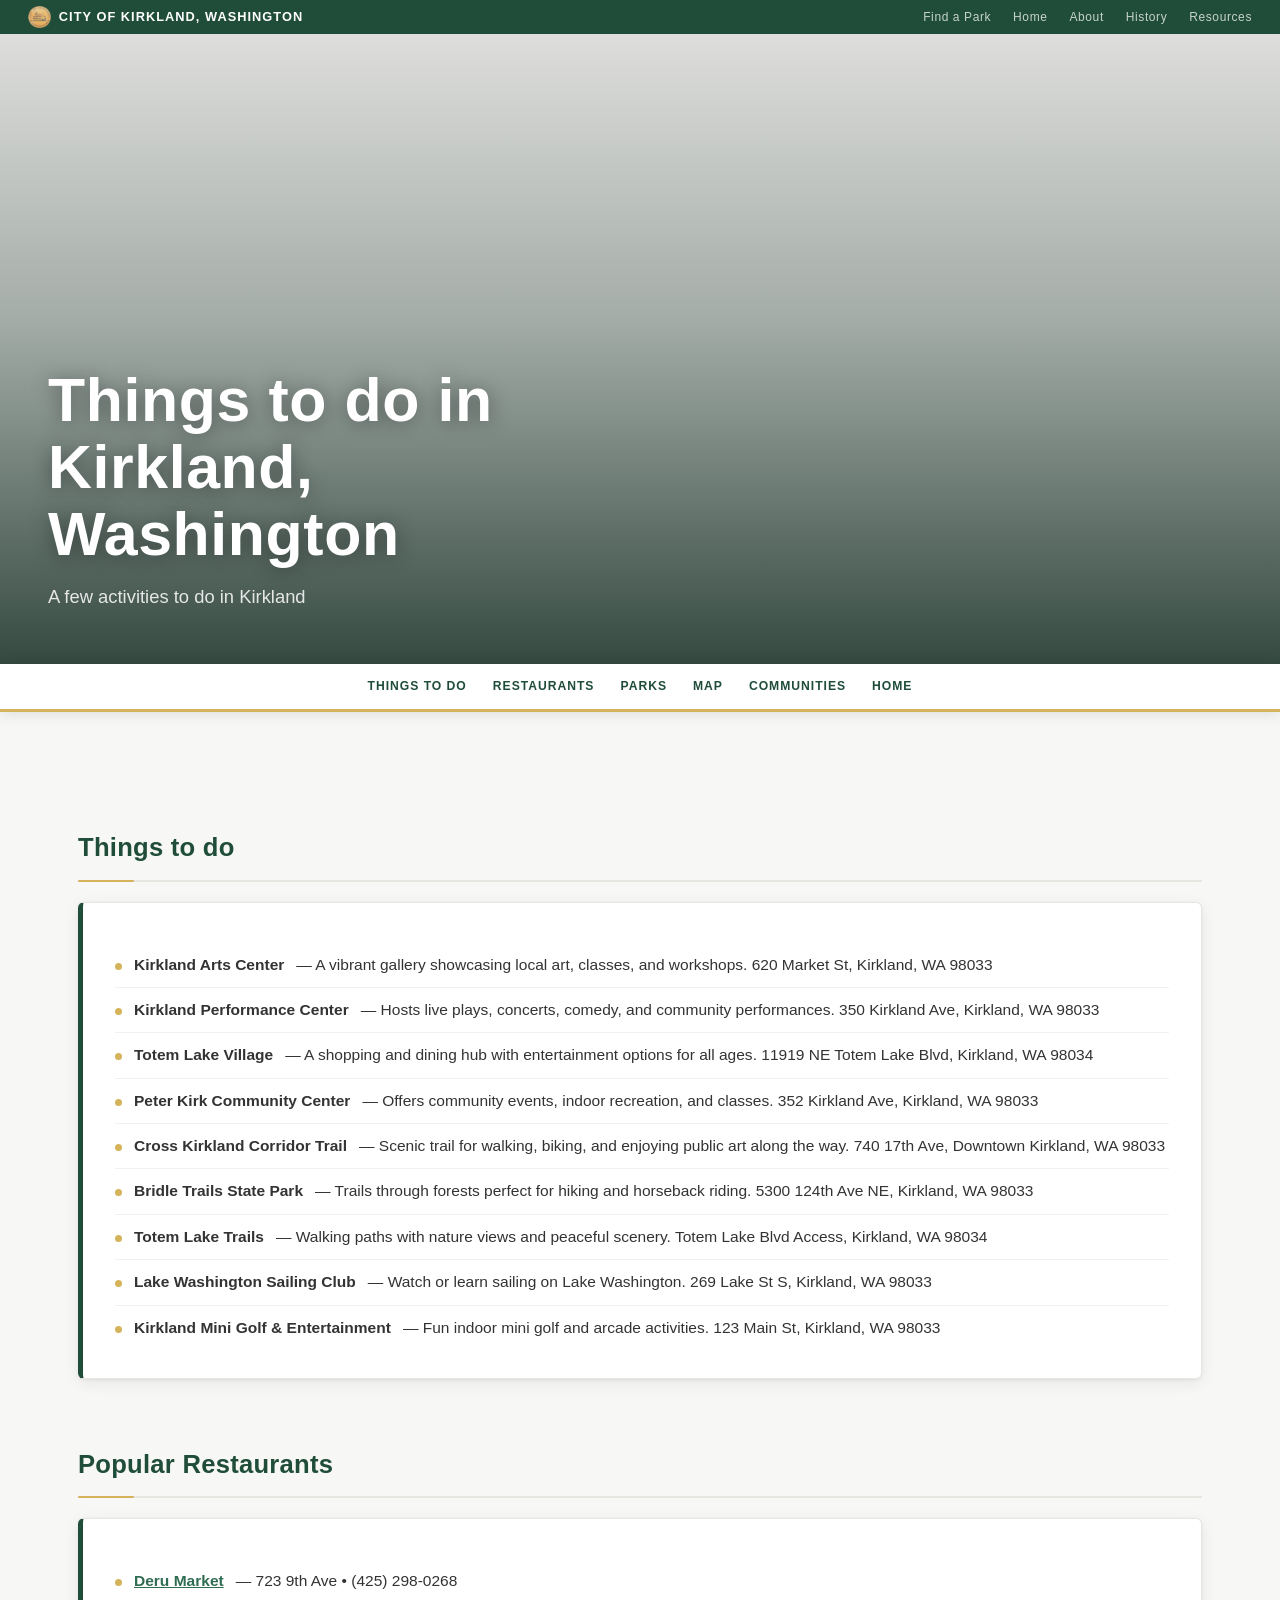
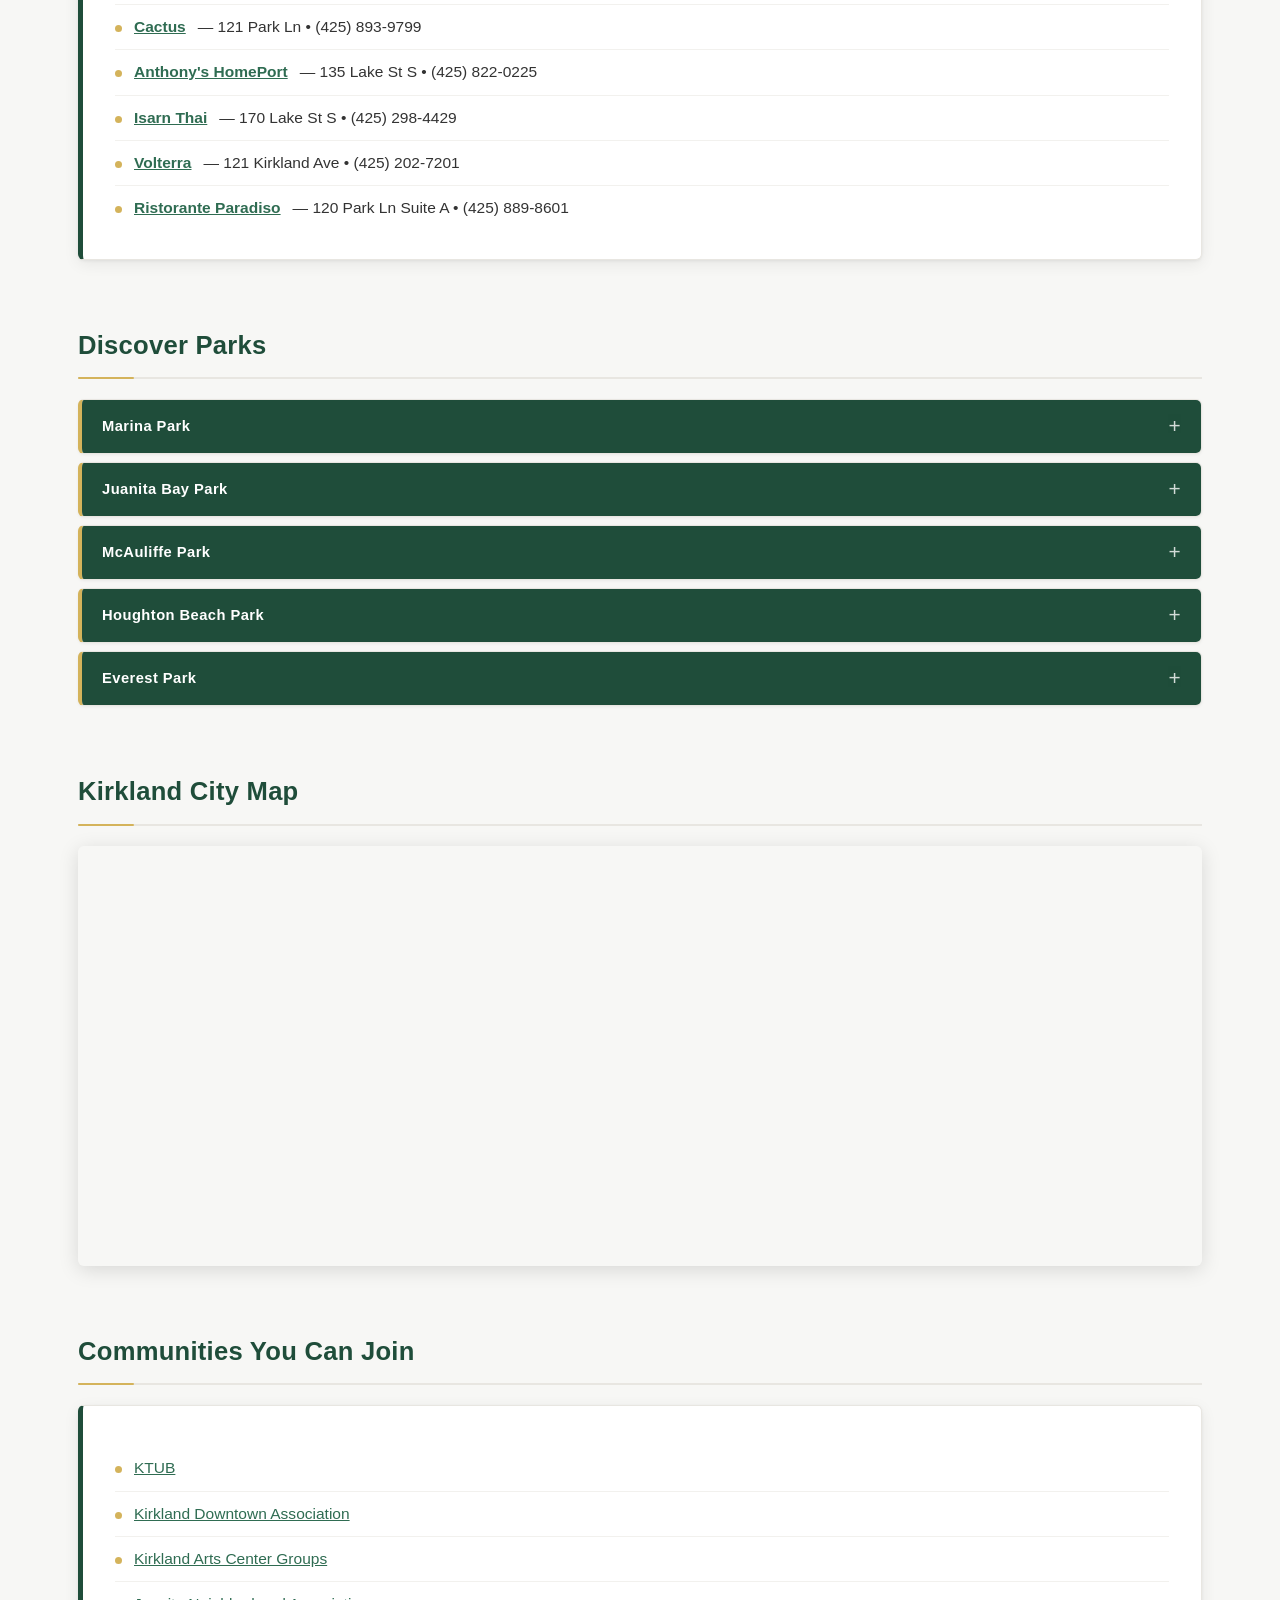
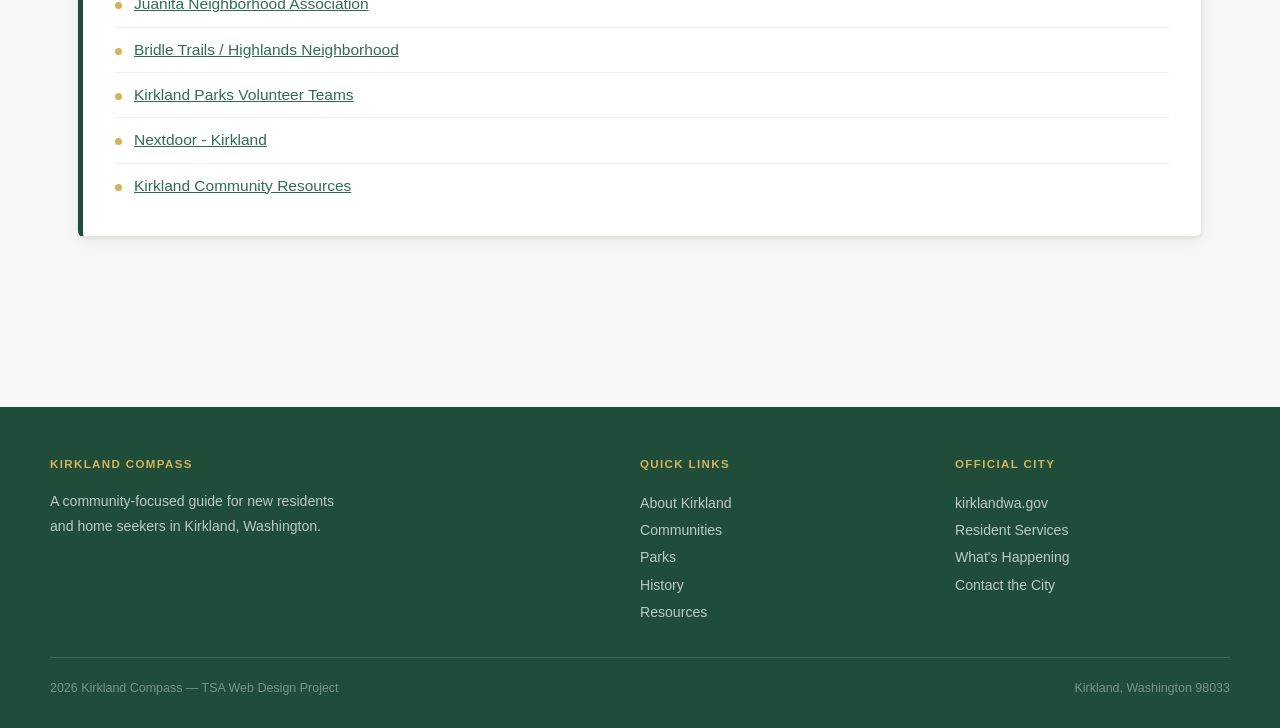
==== activities.html @ da2b8ab7 "Create activities.html" ====
<!DOCTYPE html>
<html lang="en">
<head>
  <meta charset="UTF-8" />
  <meta name="viewport" content="width=device-width, initial-scale=1.0" />
  <link rel="icon" type="image/jpg" href="KirkSeal.png" />
  <link rel="stylesheet" href="style.css" />
  <title>Activities - Kirkland Compass</title>
</head>

<div class="topbar">
  <div class="topbar-left">
    <img src="KirkSeal.png" alt="Kirkland Seal">
    <span>City of Kirkland, Washington</span>
  </div>
  <div>
    <a href="https://www.kirklandwa.gov/Government/Departments/Parks-and-Community-Services/Find-a-Park" target="_blank">Find a Park</a>
    <a href="index.html">Home</a>
    <a href="info.html">About</a>
    <a href="history.html">History</a>
    <a href="resources.html">Resources</a>
  </div>
</div>

<body class="activities">
  <header class="hero">
    <div class="hero-overlay"></div>
    <div class="hero-content">
      <h1>Things to do in Kirkland, Washington</h1>
      <p>A few activities to do in Kirkland</p>
    </div>
  </header>

<div class="subnav">
  <a href="#things to do">Things to do</a>
  <a href="#restaurants">Restaurants</a>
  <a href="#parks">Parks</a>
  <a href="#map">Map</a>
  <a href="#communities">Communities</a>
  <a href="index.html" class="activities-link">Home</a>
</div>

<div class="wrapper">

  <h2 id="things to do">Things to do</h2>
<div class="card-list">
  <ul>
    <li><strong>Kirkland Arts Center</strong> — A vibrant gallery showcasing local art, classes, and workshops.  
    620 Market St, Kirkland, WA 98033</li>

    <li><strong>Kirkland Performance Center</strong> — Hosts live plays, concerts, comedy, and community performances.  
    350 Kirkland Ave, Kirkland, WA 98033</li>

    <li><strong>Totem Lake Village</strong> — A shopping and dining hub with entertainment options for all ages.  
    11919 NE Totem Lake Blvd, Kirkland, WA 98034</li>

    <li><strong>Peter Kirk Community Center</strong> — Offers community events, indoor recreation, and classes.  
    352 Kirkland Ave, Kirkland, WA 98033</li>

    <li><strong>Cross Kirkland Corridor Trail</strong> — Scenic trail for walking, biking, and enjoying public art along the way.  
    740 17th Ave, Downtown Kirkland, WA 98033</li>

    <li><strong>Bridle Trails State Park</strong> — Trails through forests perfect for hiking and horseback riding.  
    5300 124th Ave NE, Kirkland, WA 98033</li>

    <li><strong>Totem Lake Trails</strong> — Walking paths with nature views and peaceful scenery.  
    Totem Lake Blvd Access, Kirkland, WA 98034</li>

    <li><strong>Lake Washington Sailing Club</strong> — Watch or learn sailing on Lake Washington.  
    269 Lake St S, Kirkland, WA 98033</li>

    <li><strong>Kirkland Mini Golf & Entertainment</strong> — Fun indoor mini golf and arcade activities.  
    123 Main St, Kirkland, WA 98033</li>
</div>
 
  <h2 id="restaurants">Popular Restaurants</h2>
  <div class="card-list">
    <ul>
      <li><strong><a href="https://www.derumarket.com" target="_blank">Deru Market</a></strong> — 723 9th Ave • (425) 298-0268</li>
      <li><strong><a href="https://www.cactusrestaurants.com/location/locations-kirkland" target="_blank">Cactus</a></strong> — 121 Park Ln • (425) 893-9799</li>
      <li><strong><a href="https://www.anthonys.com/restaurant/anthonys-homeport-kirkland/" target="_blank">Anthony's HomePort</a></strong> — 135 Lake St S • (425) 822-0225</li>
      <li><strong><a href="https://isarnkitchen.com" target="_blank">Isarn Thai</a></strong> — 170 Lake St S • (425) 298-4429</li>
      <li><strong><a href="https://volterrakirkland.com" target="_blank">Volterra</a></strong> — 121 Kirkland Ave • (425) 202-7201</li>
      <li><strong><a href="https://ristoranteparadiso.com" target="_blank">Ristorante Paradiso</a></strong> — 120 Park Ln Suite A • (425) 889-8601</li>
    </ul>
  </div>

  <h2 id="parks">Discover Parks</h2>

  <div class="accordion">
    <input type="checkbox" id="accordion1" />
    <label for="accordion1">Marina Park</label>
    <div class="accordion-content">
      <p>Marina Park features a sandy beach, boat launch, public art and a beautiful open-air pavilion as well as summer concerts and magnificent views. 25 Lakeshore Plaza Drive, Kirkland 98033</p>
    </div>
  </div>
  <div class="accordion">
    <input type="checkbox" id="accordion2" />
    <label for="accordion2">Juanita Bay Park</label>
    <div class="accordion-content">
      <p>Juanita Bay Park features flora, fauna, views of Forbes Creek Wetland, Juanita Beach, and Juanita Bay. 2201 Market St, Kirkland 98033</p>
    </div>
  </div>
  <div class="accordion">
    <input type="checkbox" id="accordion3" />
    <label for="accordion3">McAuliffe Park</label>
    <div class="accordion-content">
      <p>McAuliffe Park is located on a historic farm site in Kirkland's Juanita neighborhood. 10824 NE 116 Street, Kirkland 98034</p>
    </div>
  </div>
  <div class="accordion">
    <input type="checkbox" id="accordion4" />
    <label for="accordion4">Houghton Beach Park</label>
    <div class="accordion-content">
      <p>A waterfront community park located in Kirkland's Lakeview neighborhood. 5811 Lake Washington Blvd, Kirkland 98033</p>
    </div>
  </div>
  <div class="accordion">
    <input type="checkbox" id="accordion5" />
    <label for="accordion5">Everest Park</label>
    <div class="accordion-content">
      <p>Everest Park is a community park with many amenities, including pickleball courts, ballfields, a playground, and a picnic shelter. 500 8th St S, Kirkland 98033</p>
    </div>
  </div>

  <h2 id="map">Kirkland City Map</h2>
  <div class="map-box">
    <iframe class="map"
      src="https://www.google.com/maps/embed?pb=!1m18!1m12!1m3!1d26882.363694387897!2d-122.2169586!3d47.6859576!2m3!1f0!2f0!3f0!3m2!1i1024!2i768!4f13.1!3m3!1m2!1s0x54906dabebbd6bbb%3A0x77db7c2a5c1f98ad!2sKirkland%2C%20WA!5e0!3m2!1sen!2sus!4v1731880000000!5m2!1sen!2sus">
    </iframe>
  </div>

  <h2 id="communities">Communities You Can Join</h2>
  <div class="card-list">
    <ul>
      <li><a href="https://www.kirklandwa.gov/Government/Departments/Parks-and-Community-Services/Kirkland-Teen-Union-Building" target="_blank">KTUB</a></li>
      <li><a href="https://kirklanddowntown.org/" target="_blank">Kirkland Downtown Association</a></li>
      <li><a href="https://www.kirklandartscenter.org/" target="_blank">Kirkland Arts Center Groups</a></li>
      <li><a href="https://www.juanitaneighborhood.com/" target="_blank">Juanita Neighborhood Association</a></li>
      <li><a href="https://bridletrails.org/" target="_blank">Bridle Trails / Highlands Neighborhood</a></li>
      <li><a href="https://www.kirklandwa.gov/departments/parks-community-services/volunteer" target="_blank">Kirkland Parks Volunteer Teams</a></li>
      <li><a href="https://nextdoor.com" target="_blank">Nextdoor - Kirkland</a></li>
      <li><a href="https://www.kirklandwa.gov/Government/Departments/Parks-and-Community-Services/Recreation-Programs-Services/50-Activities-and-Services/Community-Resources" target="_blank">Kirkland Community Resources</a></li>
    </ul>
  </div>

</div>

<footer class="site-footer">
  <div class="footer-inner">
    <div>
      <h4>Kirkland Compass</h4>
      <p>A community-focused guide for new residents<br>and home seekers in Kirkland, Washington.</p>
    </div>
    <div>
      <h4>Quick Links</h4>
      <ul>
        <li><a href="#about">About Kirkland</a></li>
        <li><a href="#communities">Communities</a></li>
        <li><a href="#parks">Parks</a></li>
        <li><a href="history.html">History</a></li>
        <li><a href="resources.html">Resources</a></li>
      </ul>
    </div>
    <div>
      <h4>Official City</h4>
      <ul>
        <li><a href="https://www.kirklandwa.gov" target="_blank">kirklandwa.gov</a></li>
        <li><a href="https://www.kirklandwa.gov/Resident" target="_blank">Resident Services</a></li>
        <li><a href="https://www.kirklandwa.gov/Whats-Happening" target="_blank">What's Happening</a></li>
        <li><a href="https://www.kirklandwa.gov/Government/Contact-Us" target="_blank">Contact the City</a></li>
      </ul>
    </div>
  </div>
  <div class="footer-bottom">
    <span>2026 Kirkland Compass — TSA Web Design Project</span>
    <span>Kirkland, Washington 98033</span>
  </div>
</footer>

  <script>
    function toggleAccordion(button) {
      const content = button.nextElementSibling;
      content.style.display =
        content.style.display === "block" ? "none" : "block";
    }

    function scrollToSection(id) {
      document.getElementById(id).scrollIntoView({ behavior: "smooth" });
    }

    function toggleTimeline(item) {
      document
        .querySelectorAll(".timeline-item")
        .forEach((i) => i.classList.remove("active"));
      item.classList.add("active");
    }
  </script>
</body>
</html>
---- style.css ----
* {
  margin: 0;
  padding: 0;
  box-sizing: border-box;
}

:root {
  --green: #1f4d3a;
  --green-light: #2f6c52;
  --gold: #d4b35b;
  --soft-bg: #f7f7f5;
  --text: #2a2a2a;
  --subnav-height: 48px;
}

body {
  font-family: "Segoe UI", Tahoma, Geneva, Verdana, sans-serif;
  background: var(--soft-bg);
  color: var(--text);
  line-height: 1.7;
}

/* ── Scroll offset fix ───────────────────────────────────────── */
h2[id] {
  scroll-margin-top: calc(var(--subnav-height) + 20px);
}

/* ══════════════════════════════════════════════════════════════
   TOP BAR  (mimics kirklandwa.gov's slim utility bar)
══════════════════════════════════════════════════════════════ */
.topbar {
  background: var(--green);
  color: rgba(255,255,255,0.75);
  font-size: 0.75rem;
  letter-spacing: 0.05em;
  padding: 6px 28px;
  display: flex;
  justify-content: space-between;
  align-items: center;
}

.topbar a {
  color: rgba(255,255,255,0.75);
  text-decoration: none;
  margin-left: 18px;
  transition: color 0.2s;
}

.topbar a:hover { color: var(--gold); }

.topbar-left {
  display: flex;
  align-items: center;
  gap: 8px;
}

.topbar-left img {
  height: 22px;
  width: auto;
  opacity: 0.9;
}

.topbar-left span {
  font-weight: 600;
  font-size: 0.8rem;
  color: white;
  letter-spacing: 0.08em;
  text-transform: uppercase;
}

/* ══════════════════════════════════════════════════════════════
   HERO
══════════════════════════════════════════════════════════════ */
header.hero {
  position: relative;
  height: 70vh;
  background-image: url("https://www.kirklandwa.gov/files/assets/public/v/1/images/marinapark3retouched.jpg?dimension=pageimagefullwidth&w=1140");
  background-size: cover;
  background-position: center;
  display: flex;
  align-items: flex-end;
  justify-content: flex-start;
}

body.resources header.hero {
  background-image: url('https://sandee.com/_next/image?url=https%3A%2F%2Fcdn.sandee.com%2F54395_1650_1100.avif&w=640&q=75');
}

body.history header.hero {
  background-image: url('https://www.historylink.org/Content/Media/Photos/Large/Kirkland-Avenue-Kirkland-ca-1930.jpg');
}

body.info header.hero {
  background-image: url('https://explore-kirkland.s3.amazonaws.com/images/main-images/202206_Kirkland_Downtown_Aerial_NeirChris_0820_74346e7f-d746-4094-87b5-46748b6c948f.jpg?v=1761868730');
}

.hero-overlay {
  position: absolute;
  inset: 0;
  background: linear-gradient(
    to top,
    rgba(10, 35, 25, 0.82) 0%,
    rgba(10, 35, 25, 0.35) 55%,
    rgba(0,0,0,0.1) 100%
  );
}

.hero-content {
  position: relative;
  color: white;
  max-width: 700px;
  padding: 0 48px 52px;
}

.hero-content .eyebrow {
  display: inline-block;
  font-size: 0.72rem;
  font-weight: 700;
  letter-spacing: 0.14em;
  text-transform: uppercase;
  color: var(--gold);
  border-left: 3px solid var(--gold);
  padding-left: 10px;
  margin-bottom: 14px;
}

.hero-content h1 {
  font-size: clamp(2.4rem, 5vw, 3.8rem);
  font-weight: 700;
  line-height: 1.1;
  margin-bottom: 14px;
  letter-spacing: 0.01em;
  text-shadow: 0 2px 20px rgba(0,0,0,0.4);
}

.hero-content p {
  font-size: clamp(0.95rem, 1.8vw, 1.15rem);
  color: rgba(255,255,255,0.85);
  max-width: 520px;
  line-height: 1.65;
}

/* ══════════════════════════════════════════════════════════════
   SUBNAV
══════════════════════════════════════════════════════════════ */
.subnav {
  height: var(--subnav-height);
  background: white;
  border-bottom: 3px solid var(--gold);
  display: flex;
  align-items: center;
  justify-content: center;
  gap: 2px;
  position: sticky;
  top: 0;
  z-index: 999;
  box-shadow: 0 2px 14px rgba(0,0,0,0.1);
}

.subnav a {
  font-size: 0.76rem;
  font-weight: 700;
  letter-spacing: 0.08em;
  text-transform: uppercase;
  color: var(--green);
  text-decoration: none;
  position: relative;
  padding: 0 12px;
  height: 100%;
  display: flex;
  align-items: center;
  transition: color 0.2s, background 0.2s;
  border-bottom: 3px solid transparent;
  margin-bottom: -3px;
}

.subnav a:hover {
  color: var(--green);
  background: rgba(31, 77, 58, 0.06);
  border-bottom-color: var(--gold);
}

/* ══════════════════════════════════════════════════════════════
   WRAPPER
══════════════════════════════════════════════════════════════ */
.wrapper {
  max-width: 1180px;
  margin: auto;
  padding: 50px 28px 90px;
}

/* ══════════════════════════════════════════════════════════════
   SECTION HEADINGS  — city-gov style label + rule
══════════════════════════════════════════════════════════════ */
h2 {
  color: var(--green);
  margin-top: 64px;
  margin-bottom: 20px;
  font-size: 1.6rem;
  font-weight: 700;
  letter-spacing: 0.01em;
  display: flex;
  align-items: center;
  gap: 14px;
  padding-bottom: 10px;
  border-bottom: 2px solid #e8e6e1;
  position: relative;
}

h2::after {
  content: '';
  position: absolute;
  bottom: -2px;
  left: 0;
  width: 56px;
  height: 2px;
  background: var(--gold);
  border-radius: 2px;
}

/* ══════════════════════════════════════════════════════════════
   LINKS
══════════════════════════════════════════════════════════════ */
a {
  color: var(--green-light);
  transition: color 0.2s ease;
}

a:hover { color: var(--green); }

/* ══════════════════════════════════════════════════════════════
   CARDS  — cleaner, more official look
══════════════════════════════════════════════════════════════ */
.card-list,
.card-list-info {
  background: white;
  padding: 28px 32px;
  border-radius: 6px;
  box-shadow: 0 1px 3px rgba(0,0,0,0.06), 0 4px 16px rgba(0,0,0,0.07);
  border-left: 5px solid var(--green);
  border-top: 1px solid #e8e6e1;
  border-right: 1px solid #e8e6e1;
  border-bottom: 1px solid #e8e6e1;
}

.card-list p {
  font-size: 1rem;
  line-height: 1.8;
  color: #3a3a3a;
}

.card-list ul {
  list-style: none;
  margin: 12px 0 0 0;
}

.card-list ul li {
  padding: 9px 0;
  border-bottom: 1px solid #f2f1ee;
  font-size: 0.97rem;
  display: flex;
  align-items: baseline;
  gap: 12px;
  color: #333;
}

.card-list ul li::before {
  content: '';
  display: inline-block;
  width: 7px;
  height: 7px;
  border-radius: 50%;
  background: var(--gold);
  flex-shrink: 0;
  margin-top: 2px;
}

.card-list ul li:last-child { border-bottom: none; }

.card-list-info {
  margin-top: -60px;
  position: relative;
  z-index: 1;
}

/* ══════════════════════════════════════════════════════════════
   TIMELINE
══════════════════════════════════════════════════════════════ */
.timeline {
  position: relative;
  padding: 44px 0 20px;
  display: flex;
  justify-content: space-between;
  align-items: flex-start;
  margin-top: 20px;
}

.timeline::before {
  content: "";
  position: absolute;
  top: 29px;
  left: 0;
  width: 100%;
  height: 3px;
  background: linear-gradient(to right, var(--gold), rgba(212,179,91,0.3));
  border-radius: 2px;
}

.timeline-item {
  position: relative;
  width: 18%;
  text-align: center;
  cursor: pointer;
}

.timeline-item .circle {
  width: 26px;
  height: 26px;
  background: white;
  border: 3px solid var(--green-light);
  border-radius: 50%;
  margin: 0 auto 12px;
  transition: transform 0.3s, background 0.3s, border-color 0.3s, box-shadow 0.3s;
  position: relative;
  z-index: 1;
}

.timeline-item:hover .circle {
  box-shadow: 0 0 0 5px rgba(47,108,82,0.15);
}

.timeline-item.active .circle {
  transform: scale(1.3);
  background: var(--green);
  border-color: var(--green);
  box-shadow: 0 0 0 5px rgba(47,108,82,0.2);
}

.timeline-item h3 {
  font-size: 0.9rem;
  font-weight: 700;
  letter-spacing: 0.05em;
  margin-bottom: 6px;
  color: var(--green);
  text-transform: uppercase;
}

.timeline-item p {
  display: none;
  font-size: 0.85rem;
  line-height: 1.6;
  padding: 10px 12px;
  background: white;
  border-radius: 6px;
  border: 1px solid rgba(212,179,91,0.5);
  border-left: 3px solid var(--gold);
  margin-top: 10px;
  box-shadow: 0 2px 10px rgba(0,0,0,0.08);
  text-align: left;
}

.timeline-item.active p { display: block; }

/* ══════════════════════════════════════════════════════════════
   MAP
══════════════════════════════════════════════════════════════ */
.map-box { margin-top: 20px; }

.map {
  width: 100%;
  height: 420px;
  border-radius: 6px;
  border: none;
  box-shadow: 0 4px 20px rgba(0,0,0,0.13);
  display: block;
}

/* ══════════════════════════════════════════════════════════════
   ACCORDION  — clean gov-style panels
══════════════════════════════════════════════════════════════ */
.accordion {
  background: white;
  border-radius: 6px;
  margin-bottom: 8px;
  box-shadow: 0 1px 3px rgba(0,0,0,0.06);
  border-left: 4px solid var(--gold);
  border-top: 1px solid #e8e6e1;
  border-right: 1px solid #e8e6e1;
  border-bottom: 1px solid #e8e6e1;
  overflow: hidden;
  transition: box-shadow 0.2s;
}

.accordion:hover {
  box-shadow: 0 3px 12px rgba(0,0,0,0.1);
}

.accordion input { display: none; }

.accordion label {
  display: flex;
  align-items: center;
  justify-content: space-between;
  background: var(--green);
  color: white;
  padding: 14px 20px;
  cursor: pointer;
  font-size: 0.92rem;
  font-weight: 600;
  letter-spacing: 0.03em;
  transition: background 0.2s;
}

.accordion label::after {
  content: '+';
  font-size: 1.3rem;
  font-weight: 300;
  line-height: 1;
  transition: transform 0.3s ease;
  opacity: 0.8;
  flex-shrink: 0;
}

.accordion input:checked + label {
  background: var(--green-light);
}

.accordion input:checked + label::after {
  transform: rotate(45deg);
}

.accordion label:hover { background: var(--green-light); }

.accordion-content {
  max-height: 0;
  overflow: hidden;
  opacity: 0;
  padding: 0 22px;
  background: #fafaf8;
  transition: max-height 0.4s ease, opacity 0.3s ease, padding 0.3s ease;
  font-size: 0.95rem;
  color: #444;
  line-height: 1.7;
}

.accordion input:checked + label + .accordion-content {
  max-height: 400px;
  opacity: 1;
  padding: 16px 22px;
  border-top: 1px solid #eeede9;
}

/* ══════════════════════════════════════════════════════════════
   BUTTON
══════════════════════════════════════════════════════════════ */
.btn {
  display: inline-flex;
  align-items: center;
  gap: 6px;
  text-decoration: none;
  background: var(--green);
  color: white;
  padding: 11px 28px;
  margin: 28px 0;
  border-radius: 4px;
  font-weight: 600;
  font-size: 0.88rem;
  letter-spacing: 0.05em;
  text-transform: uppercase;
  transition: background 0.25s, transform 0.2s, box-shadow 0.2s;
  box-shadow: 0 2px 8px rgba(0,0,0,0.15);
}

.btn:hover {
  background: var(--green-light);
  color: white;
  transform: translateY(-2px);
  box-shadow: 0 5px 16px rgba(0,0,0,0.18);
}

/* ══════════════════════════════════════════════════════════════
   CENTER / GALLERY / CAPTIONS
══════════════════════════════════════════════════════════════ */
.center { text-align: center; padding: 20px; }

.gallery-container {
  max-width: 1000px;
  margin: 40px auto;
  padding: 0 20px;
}

.gallery-grid {
  display: grid;
  grid-template-columns: repeat(auto-fit, minmax(220px, 1fr));
  gap: 20px;
}

.gallery-grid img {
  width: 100%;
  height: 200px;
  object-fit: cover;
  border-radius: 6px;
  transition: transform 0.3s ease, box-shadow 0.3s ease;
  box-shadow: 0 2px 8px rgba(0,0,0,0.1);
}

.gallery-grid img:hover {
  transform: scale(1.03);
  box-shadow: 0 8px 24px rgba(0,0,0,0.16);
}

figcaption {
  margin-top: 8px;
  font-size: 0.85rem;
  color: #666;
  letter-spacing: 0.01em;
}

/* ══════════════════════════════════════════════════════════════
   WORKS CITED
══════════════════════════════════════════════════════════════ */
.works-cited {
  margin-top: 40px;
  border-top: 2px solid #ddd;
  padding-top: 20px;
}

.works-cited ul { padding-left: 20px; }

/* ══════════════════════════════════════════════════════════════
   FOOTER  — city-style footer
══════════════════════════════════════════════════════════════ */
footer.site-footer {
  background: var(--green);
  color: rgba(255,255,255,0.7);
  padding: 48px 28px 28px;
  margin-top: 80px;
}

footer.site-footer .footer-inner {
  max-width: 1180px;
  margin: auto;
  display: grid;
  grid-template-columns: 2fr 1fr 1fr;
  gap: 40px;
  padding-bottom: 32px;
  border-bottom: 1px solid rgba(255,255,255,0.15);
}

footer.site-footer h4 {
  color: var(--gold);
  font-size: 0.72rem;
  font-weight: 700;
  letter-spacing: 0.12em;
  text-transform: uppercase;
  margin-bottom: 14px;
}

footer.site-footer p,
footer.site-footer a {
  font-size: 0.88rem;
  color: rgba(255,255,255,0.7);
  line-height: 1.8;
  text-decoration: none;
}

footer.site-footer a:hover { color: var(--gold); }

footer.site-footer ul {
  list-style: none;
}

footer.site-footer ul li a {
  font-size: 0.88rem;
}

footer.site-footer .footer-bottom {
  max-width: 1180px;
  margin: 20px auto 0;
  display: flex;
  justify-content: space-between;
  align-items: center;
  font-size: 0.78rem;
  color: rgba(255,255,255,0.4);
}

/* ══════════════════════════════════════════════════════════════
   PAGE THEMES
══════════════════════════════════════════════════════════════ */
body.home,
body.info {
  --green: #25684c;
  --green-light: #308661;
  --gold: #d4b35b;
  --soft-bg: #f1f1f1;
  --text: #1f2f3a;
}

body.history {
  --green: #111111;
  --green-light: #333333;
  --gold: #888888;
  --soft-bg: #f1f1f1;
  --text: #111111;
}

body.resources {
  --green: #2e8b57;
  --green-light: #3cb371;
  --gold: #4da6ff;
  --soft-bg: #f1f1f1;
  --text: #1f2f3a;
}

/* ══════════════════════════════════════════════════════════════
   RESPONSIVE
══════════════════════════════════════════════════════════════ */
@media (max-width: 768px) {
  .topbar { display: none; }
  .hero-content { padding: 0 24px 40px; }
  .subnav { gap: 0; overflow-x: auto; justify-content: flex-start; padding: 0 12px; }
  .subnav a { font-size: 0.7rem; padding: 0 8px; white-space: nowrap; }
  footer.site-footer .footer-inner { grid-template-columns: 1fr; gap: 24px; }
  footer.site-footer .footer-bottom { flex-direction: column; gap: 8px; text-align: center; }
}
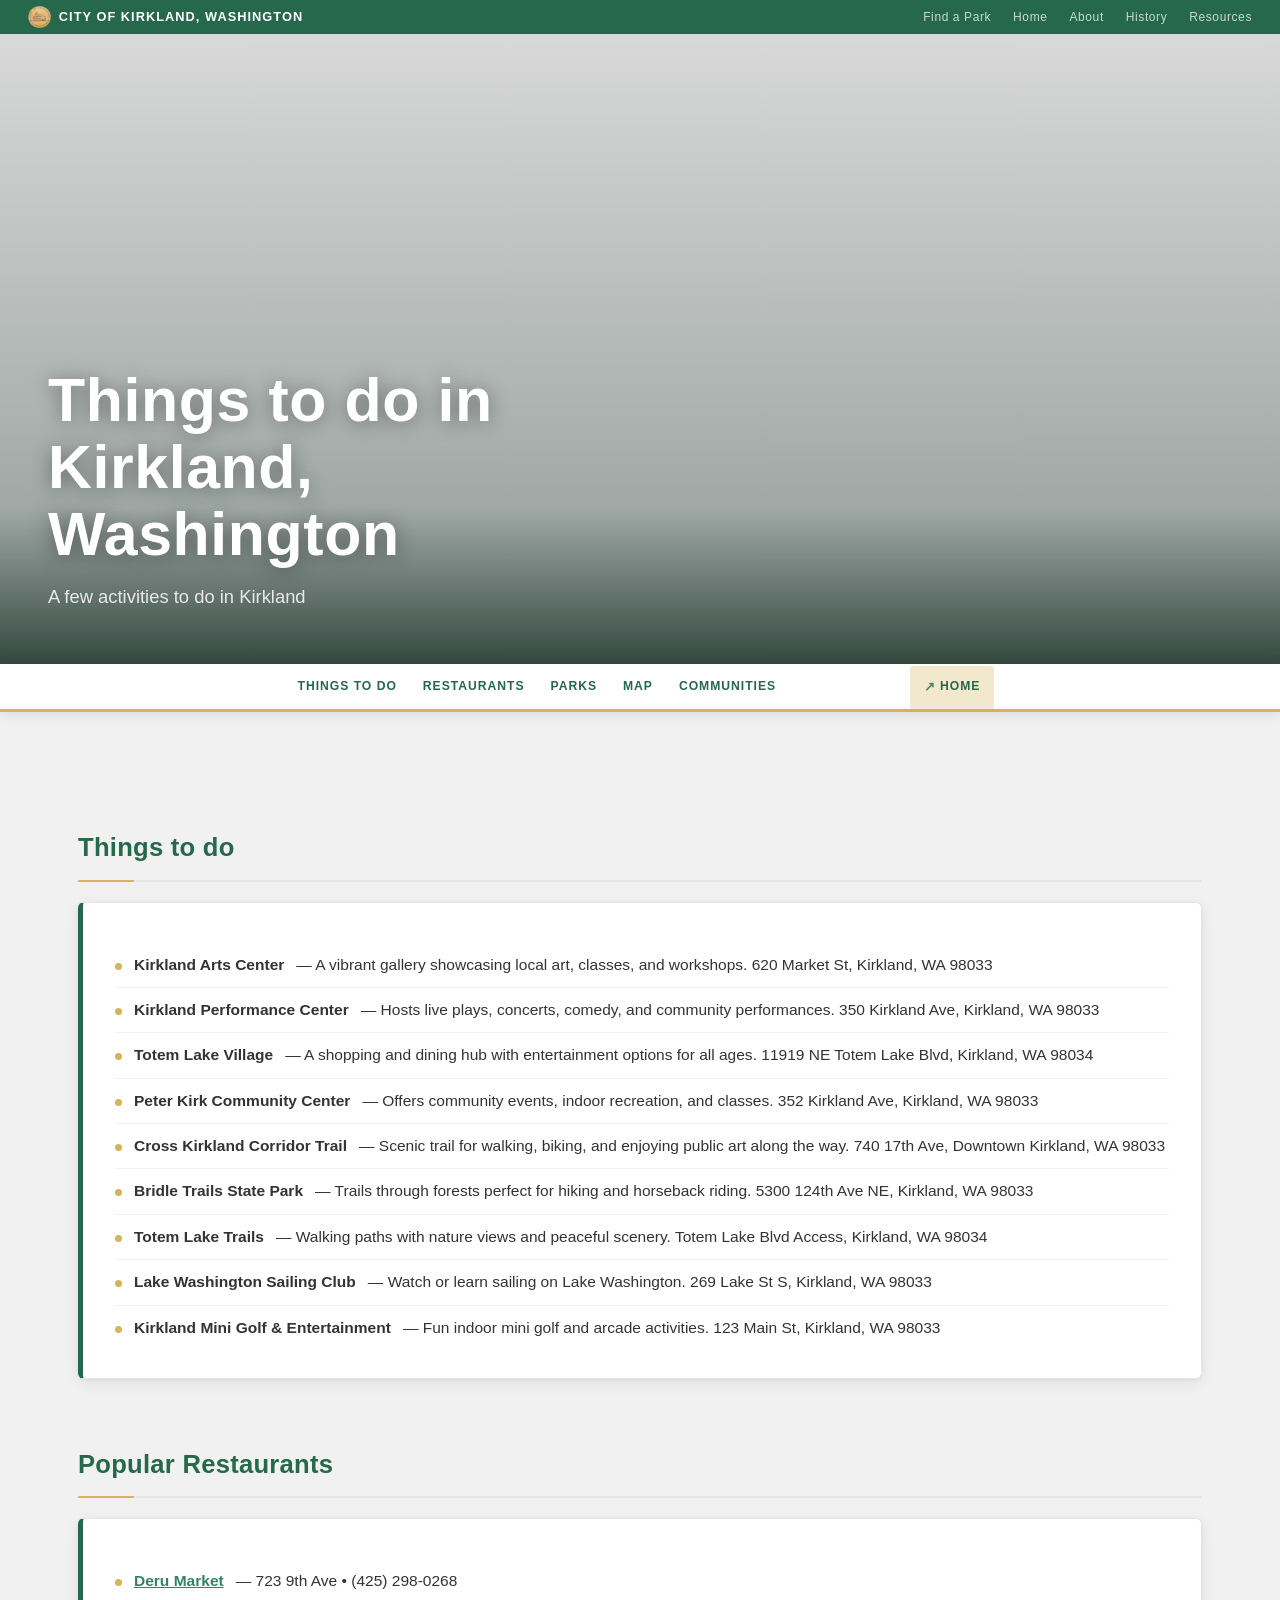
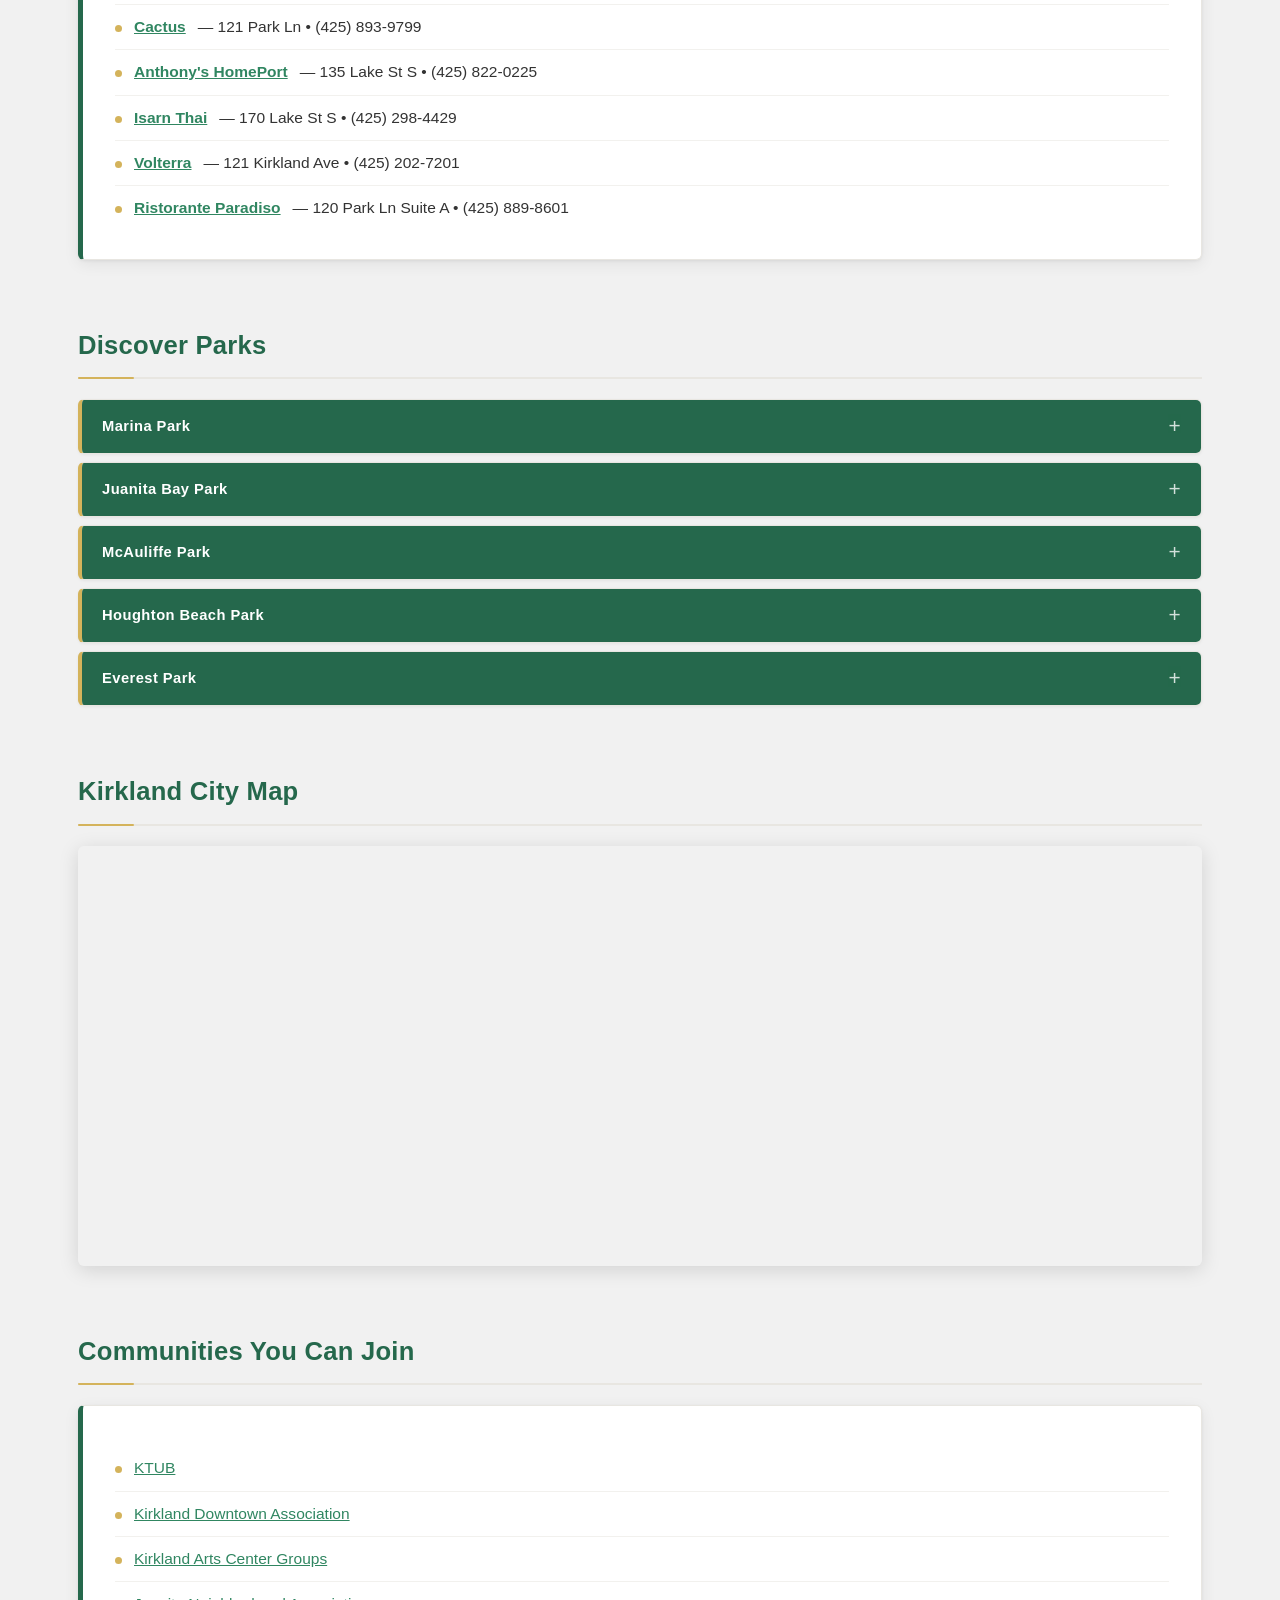
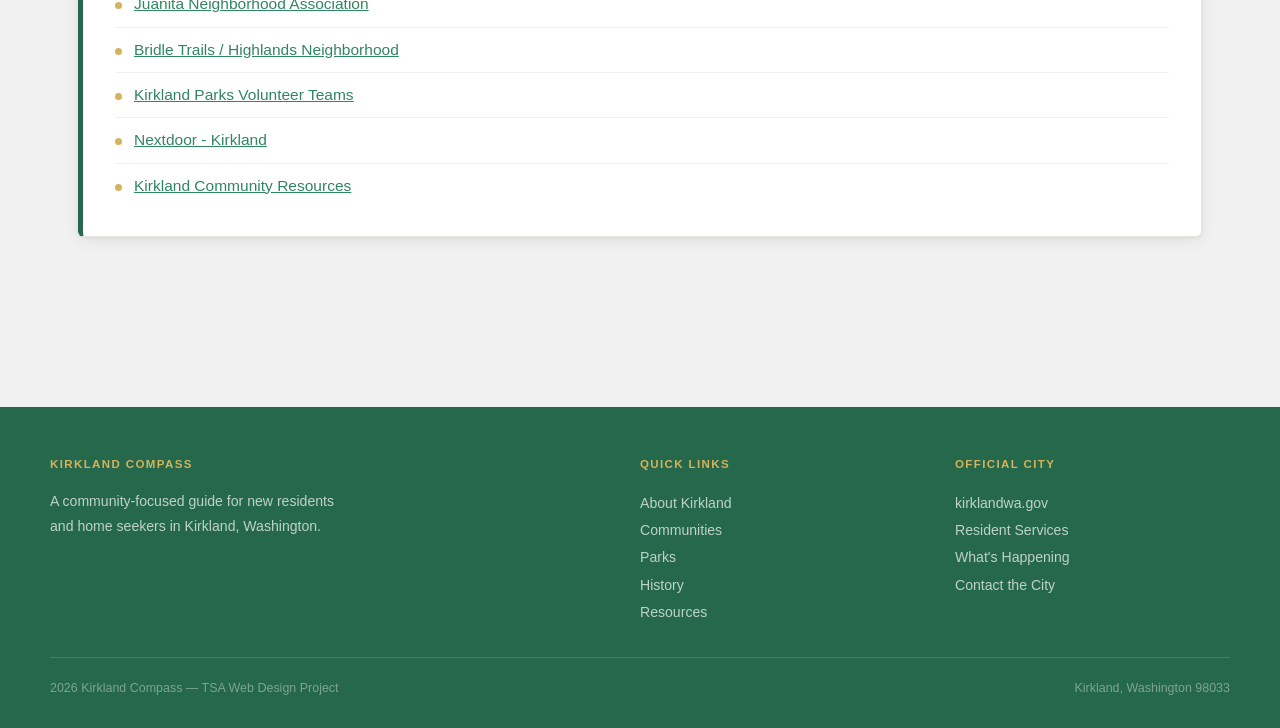
==== commit b318767f: "Update activities.html" ====
--- a/activities.html
+++ b/activities.html
@@ -37,7 +37,7 @@
   <a href="#parks">Parks</a>
   <a href="#map">Map</a>
   <a href="#communities">Communities</a>
-  <a href="index.html" class="activities-link">Home</a>
+  <a href="index.html" class="page-link">Home</a>
 </div>
 
 <div class="wrapper">
--- a/style.css
+++ b/style.css
@@ -20,14 +20,10 @@
   line-height: 1.7;
 }
 
-/* ── Scroll offset fix ───────────────────────────────────────── */
 h2[id] {
   scroll-margin-top: calc(var(--subnav-height) + 20px);
 }
 
-/* ══════════════════════════════════════════════════════════════
-   TOP BAR  (mimics kirklandwa.gov's slim utility bar)
-══════════════════════════════════════════════════════════════ */
 .topbar {
   background: var(--green);
   color: rgba(255,255,255,0.75);
@@ -68,9 +64,6 @@
   text-transform: uppercase;
 }
 
-/* ══════════════════════════════════════════════════════════════
-   HERO
-══════════════════════════════════════════════════════════════ */
 header.hero {
   position: relative;
   height: 70vh;
@@ -92,6 +85,10 @@
 
 body.info header.hero {
   background-image: url('https://explore-kirkland.s3.amazonaws.com/images/main-images/202206_Kirkland_Downtown_Aerial_NeirChris_0820_74346e7f-d746-4094-87b5-46748b6c948f.jpg?v=1761868730');
+}
+
+body.activities header.hero {
+  background-image: url('https://images.squarespace-cdn.com/content/v1/61528b1f9e031c2872c8d9ec/b882dac2-40ad-4f69-a99f-5ab2ddd0e395/Juanita_1.jpg');
 }
 
 .hero-overlay {
@@ -100,7 +97,7 @@
   background: linear-gradient(
     to top,
     rgba(10, 35, 25, 0.82) 0%,
-    rgba(10, 35, 25, 0.35) 55%,
+    rgba(10, 35, 25, 0.35) 25%,
     rgba(0,0,0,0.1) 100%
   );
 }
@@ -140,9 +137,6 @@
   line-height: 1.65;
 }
 
-/* ══════════════════════════════════════════════════════════════
-   SUBNAV
-══════════════════════════════════════════════════════════════ */
 .subnav {
   height: var(--subnav-height);
   background: white;
@@ -180,18 +174,35 @@
   border-bottom-color: var(--gold);
 }
 
-/* ══════════════════════════════════════════════════════════════
-   WRAPPER
-══════════════════════════════════════════════════════════════ */
+.page-link{
+  margin-left:120px;
+}
+
+.subnav a.page-link {
+  color: var(--green);
+  background: rgba(212, 180, 91, 0.305);
+  border-radius: 3px;
+  padding: 0 14px;
+}
+
+.subnav a.page-link::before {
+  content: '↗';
+  font-size: 0.8rem;
+  opacity: 0.8;
+  margin-right: 4px;
+}
+
+.subnav a.page-link:hover {
+  background: rgba(212, 180, 91, 0.501);
+  border-bottom-color: var(--gold);
+}
+
 .wrapper {
   max-width: 1180px;
   margin: auto;
   padding: 50px 28px 90px;
 }
 
-/* ══════════════════════════════════════════════════════════════
-   SECTION HEADINGS  — city-gov style label + rule
-══════════════════════════════════════════════════════════════ */
 h2 {
   color: var(--green);
   margin-top: 64px;
@@ -218,9 +229,6 @@
   border-radius: 2px;
 }
 
-/* ══════════════════════════════════════════════════════════════
-   LINKS
-══════════════════════════════════════════════════════════════ */
 a {
   color: var(--green-light);
   transition: color 0.2s ease;
@@ -228,9 +236,6 @@
 
 a:hover { color: var(--green); }
 
-/* ══════════════════════════════════════════════════════════════
-   CARDS  — cleaner, more official look
-══════════════════════════════════════════════════════════════ */
 .card-list,
 .card-list-info {
   background: white;
@@ -283,9 +288,6 @@
   z-index: 1;
 }
 
-/* ══════════════════════════════════════════════════════════════
-   TIMELINE
-══════════════════════════════════════════════════════════════ */
 .timeline {
   position: relative;
   padding: 44px 0 20px;
@@ -361,9 +363,6 @@
 
 .timeline-item.active p { display: block; }
 
-/* ══════════════════════════════════════════════════════════════
-   MAP
-══════════════════════════════════════════════════════════════ */
 .map-box { margin-top: 20px; }
 
 .map {
@@ -375,9 +374,6 @@
   display: block;
 }
 
-/* ══════════════════════════════════════════════════════════════
-   ACCORDION  — clean gov-style panels
-══════════════════════════════════════════════════════════════ */
 .accordion {
   background: white;
   border-radius: 6px;
@@ -450,9 +446,7 @@
   border-top: 1px solid #eeede9;
 }
 
-/* ══════════════════════════════════════════════════════════════
-   BUTTON
-══════════════════════════════════════════════════════════════ */
+
 .btn {
   display: inline-flex;
   align-items: center;
@@ -478,9 +472,6 @@
   box-shadow: 0 5px 16px rgba(0,0,0,0.18);
 }
 
-/* ══════════════════════════════════════════════════════════════
-   CENTER / GALLERY / CAPTIONS
-══════════════════════════════════════════════════════════════ */
 .center { text-align: center; padding: 20px; }
 
 .gallery-container {
@@ -516,9 +507,6 @@
   letter-spacing: 0.01em;
 }
 
-/* ══════════════════════════════════════════════════════════════
-   WORKS CITED
-══════════════════════════════════════════════════════════════ */
 .works-cited {
   margin-top: 40px;
   border-top: 2px solid #ddd;
@@ -527,9 +515,6 @@
 
 .works-cited ul { padding-left: 20px; }
 
-/* ══════════════════════════════════════════════════════════════
-   FOOTER  — city-style footer
-══════════════════════════════════════════════════════════════ */
 footer.site-footer {
   background: var(--green);
   color: rgba(255,255,255,0.7);
@@ -584,9 +569,7 @@
   color: rgba(255,255,255,0.4);
 }
 
-/* ══════════════════════════════════════════════════════════════
-   PAGE THEMES
-══════════════════════════════════════════════════════════════ */
+body.activities,
 body.home,
 body.info {
   --green: #25684c;
@@ -612,9 +595,6 @@
   --text: #1f2f3a;
 }
 
-/* ══════════════════════════════════════════════════════════════
-   RESPONSIVE
-══════════════════════════════════════════════════════════════ */
 @media (max-width: 768px) {
   .topbar { display: none; }
   .hero-content { padding: 0 24px 40px; }
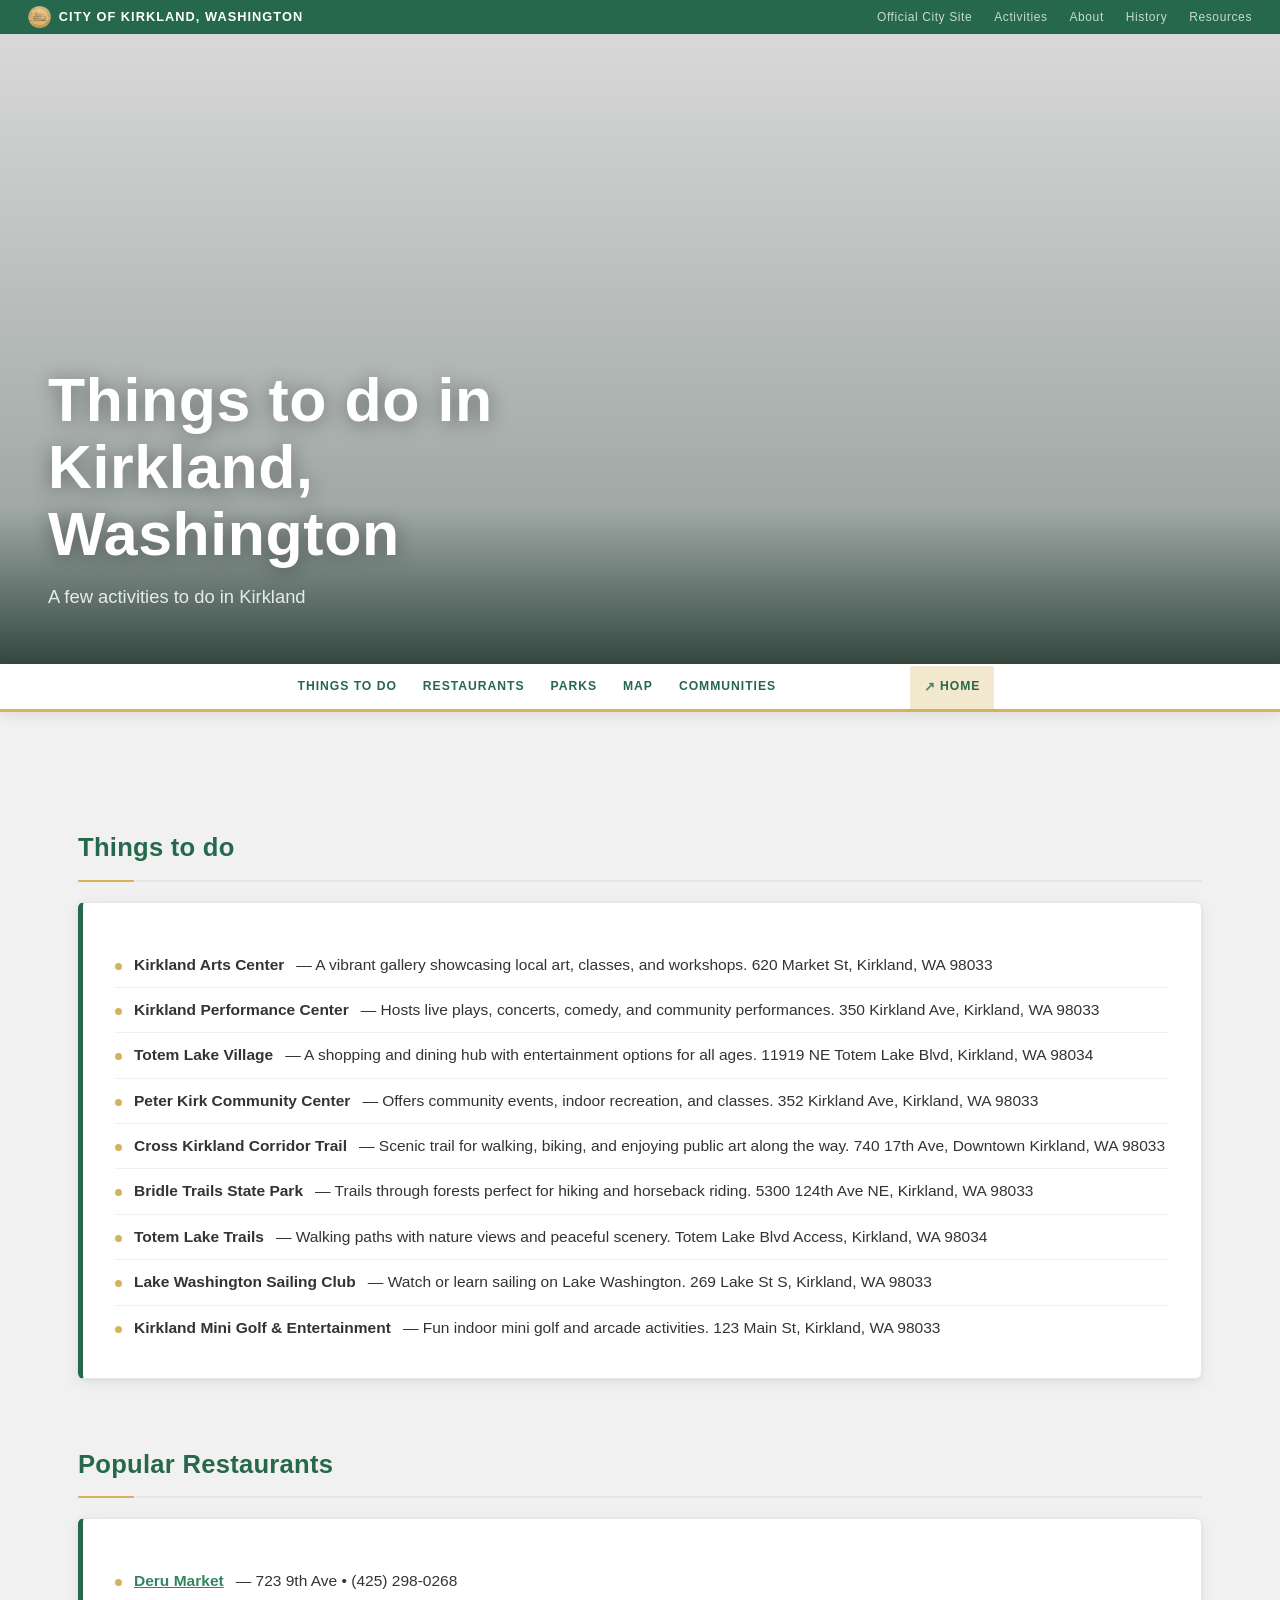
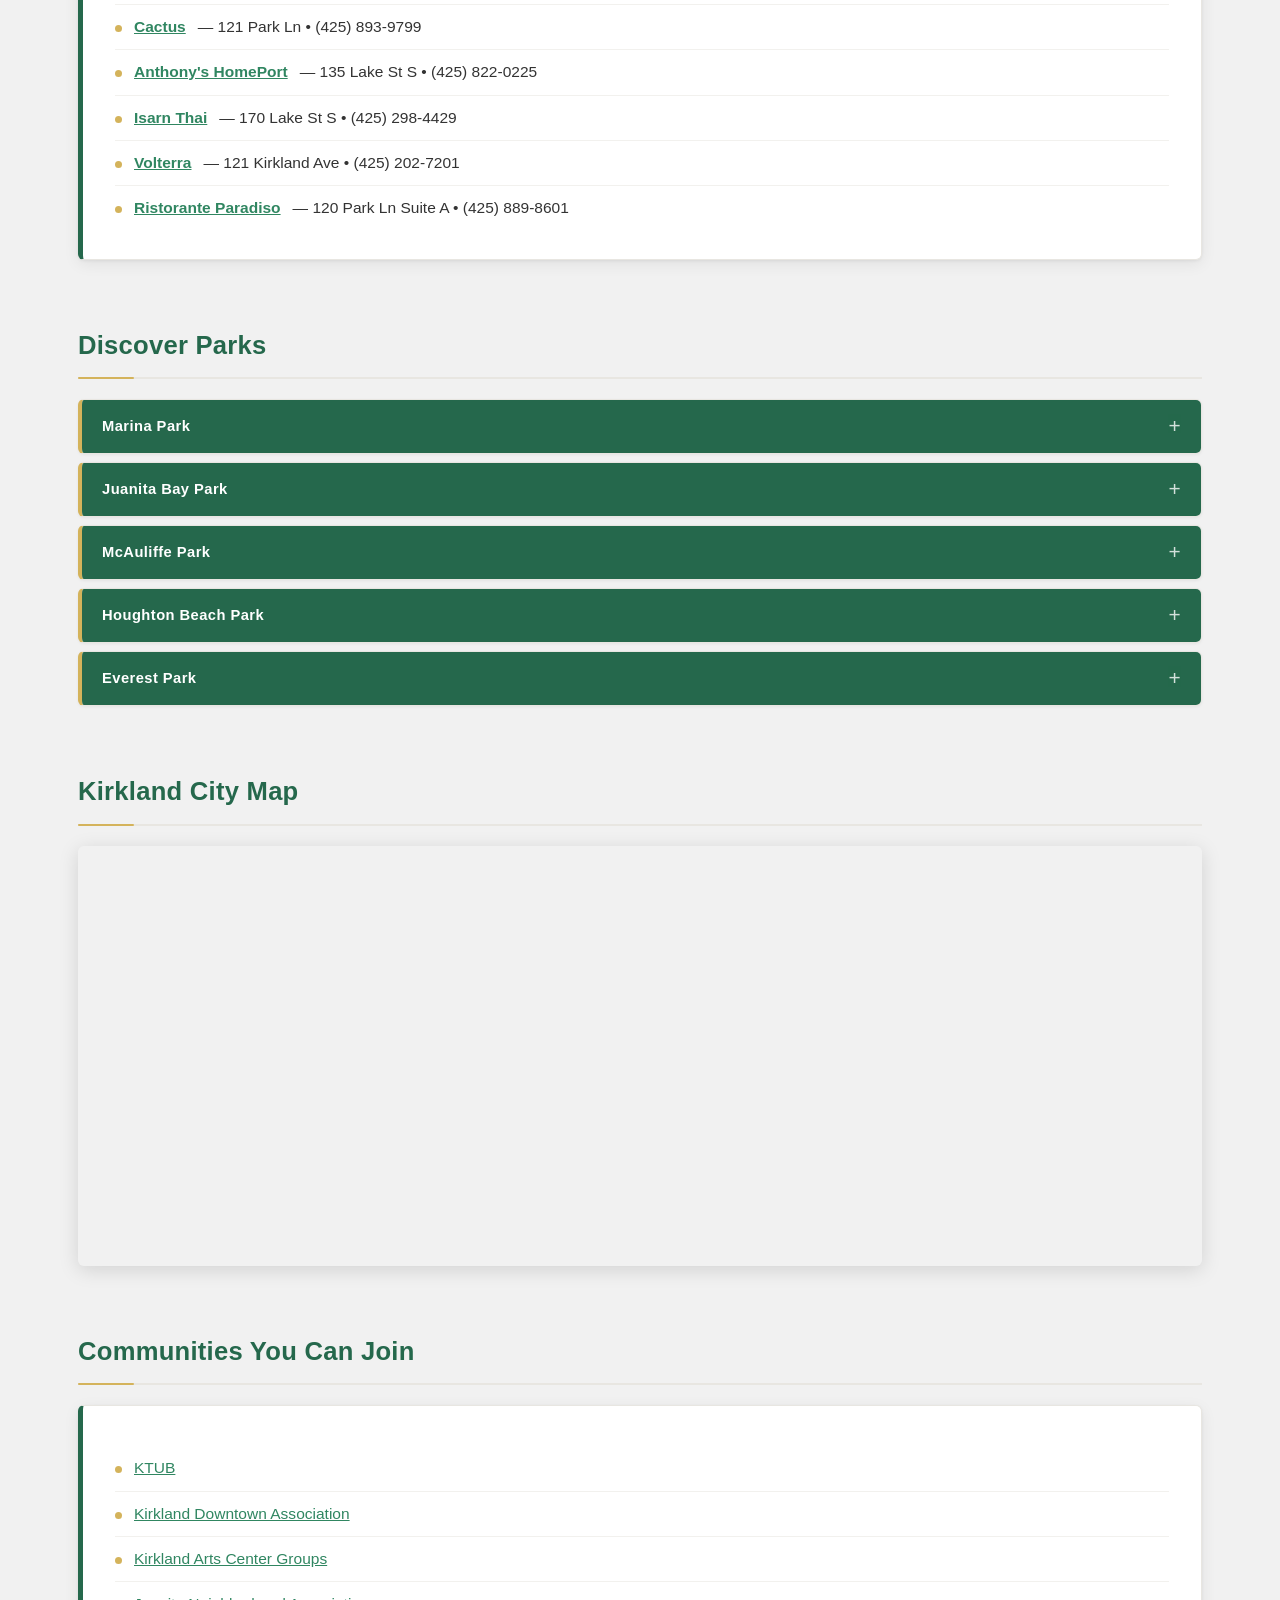
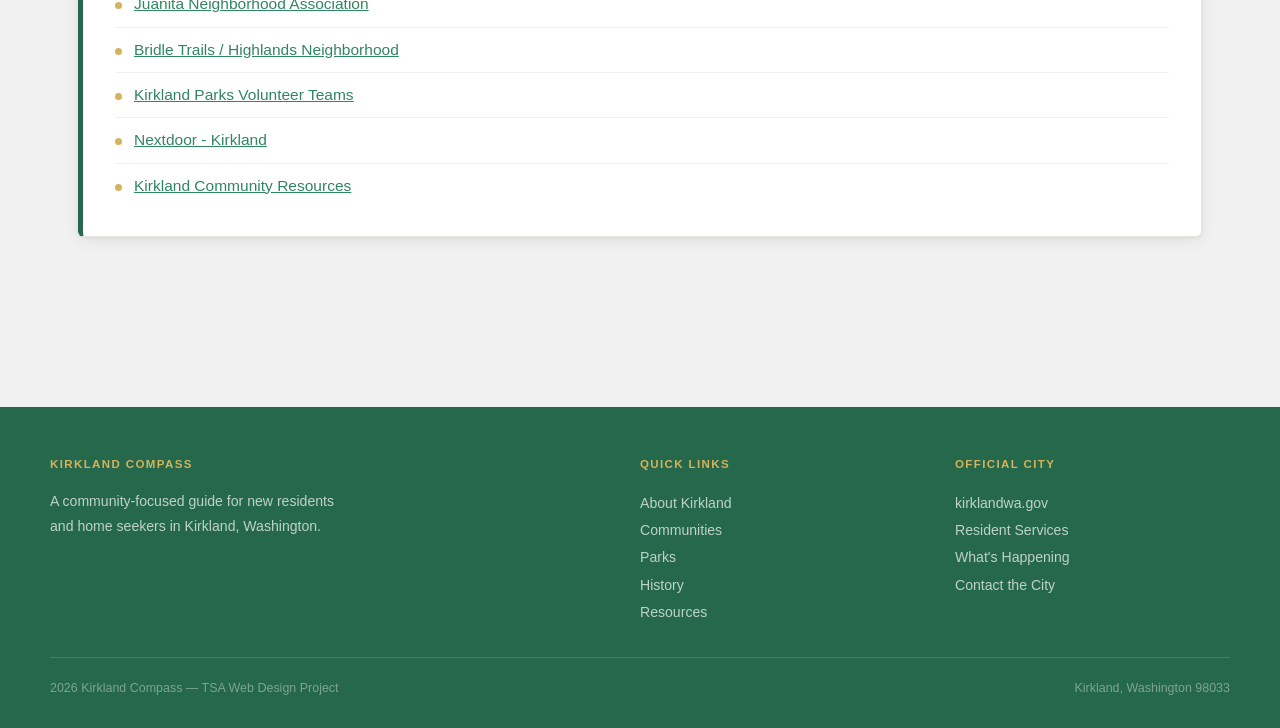
==== commit 607c4bba: "Update activities.html" ====
--- a/activities.html
+++ b/activities.html
@@ -8,19 +8,27 @@
   <title>Activities - Kirkland Compass</title>
 </head>
 
-<div class="topbar">
-  <div class="topbar-left">
-    <img src="KirkSeal.png" alt="Kirkland Seal">
-    <span>City of Kirkland, Washington</span>
-  </div>
-  <div>
-    <a href="https://www.kirklandwa.gov/Government/Departments/Parks-and-Community-Services/Find-a-Park" target="_blank">Find a Park</a>
-    <a href="index.html">Home</a>
+  <div class="topbar">
+    <div class="topbar-left">
+      <img src="KirkSeal.png" alt="Kirkland Seal">
+      <span>City of Kirkland, Washington</span>
+    </div>
+    <div class="topbar-links">
+      <a href="https://www.kirklandwa.gov" target="_blank">Official City Site</a>
+      <a href="activities.html">Activities</a>
+      <a href="info.html">About</a>
+      <a href="history.html">History</a>
+      <a href="resources.html">Resources</a>
+    </div>
+    <button class="hamburger" onclick="toggleMenu()">☰</button>
+  </div>
+  <div class="mobile-menu" id="mobileMenu">
+    <a href="https://www.kirklandwa.gov" target="_blank">Official City Site</a>
+    <a href="activities.html">Activities</a>
     <a href="info.html">About</a>
     <a href="history.html">History</a>
     <a href="resources.html">Resources</a>
   </div>
-</div>
 
 <body class="activities">
   <header class="hero">
@@ -194,6 +202,11 @@
         .querySelectorAll(".timeline-item")
         .forEach((i) => i.classList.remove("active"));
       item.classList.add("active");
+
+    }
+
+    function toggleMenu() {
+      document.getElementById('mobileMenu').classList.toggle('open');
     }
   </script>
 </body>
--- a/style.css
+++ b/style.css
@@ -595,11 +595,123 @@
   --text: #1f2f3a;
 }
 
+.hamburger {
+  display: none;
+  background: none;
+  border: none;
+  color: white;
+  font-size: 1.4rem;
+  cursor: pointer;
+}
+
+.mobile-menu {
+  display: none;
+  flex-direction: column;
+  background: var(--green);
+  padding: 8px 0;
+}
+
+.mobile-menu a {
+  color: rgba(255,255,255,0.85);
+  text-decoration: none;
+  padding: 12px 24px;
+  font-size: 0.85rem;
+  border-bottom: 1px solid rgba(255,255,255,0.1);
+  letter-spacing: 0.05em;
+}
+
+.mobile-menu a:hover { color: var(--gold); }
+
+.mobile-menu.open { display: flex; }
+
 @media (max-width: 768px) {
-  .topbar { display: none; }
-  .hero-content { padding: 0 24px 40px; }
-  .subnav { gap: 0; overflow-x: auto; justify-content: flex-start; padding: 0 12px; }
-  .subnav a { font-size: 0.7rem; padding: 0 8px; white-space: nowrap; }
-  footer.site-footer .footer-inner { grid-template-columns: 1fr; gap: 24px; }
-  footer.site-footer .footer-bottom { flex-direction: column; gap: 8px; text-align: center; }
-}
+
+  .topbar-links { display: none; }
+  .hamburger { display: block; }
+
+  .hero-content {
+    padding: 0 20px 36px;
+  }
+
+  .hero-content h1 {
+    font-size: 2rem;
+  }
+
+  .subnav {
+    height: auto;
+    flex-wrap: wrap;
+    justify-content: center;
+    padding: 6px 8px;
+    gap: 4px;
+    overflow-x: unset;
+  }
+
+  .subnav a {
+    font-size: 0.68rem;
+    padding: 6px 10px;
+    height: auto;
+    white-space: nowrap;
+    border-radius: 3px;
+    border-bottom: none;
+    margin-bottom: 0;
+  }
+
+  .subnav a:hover {
+    border-bottom-color: transparent;
+  }
+
+  .page-link {
+    margin-left: 0;
+  }
+
+  .timeline {
+    flex-direction: column;
+    align-items: flex-start;
+    gap: 0;
+    padding: 0 0 20px 20px;
+  }
+
+  .timeline::before {
+    top: 0;
+    left: 13px;
+    width: 3px;
+    height: 100%;
+  }
+
+  .timeline-item {
+    position: relative;
+    width: 100%;
+    text-align: left;
+    padding: 0 0 28px 28px;
+    display: flex;
+    flex-direction: column;
+    align-items: flex-start;
+  }
+
+  .timeline-item .circle {
+    position: absolute;
+    left: -34px;
+    margin: 0;
+    top: 2px;
+  }
+
+  .timeline-item p {
+    text-align: left;
+  }
+
+  .wrapper {
+    padding: 30px 16px 60px;
+  }
+
+  footer.site-footer .footer-inner {
+    grid-template-columns: 1fr;
+    gap: 24px;
+  }
+
+  footer.site-footer .footer-bottom {
+    flex-direction: column;
+    gap: 8px;
+    text-align: center;
+  }
+
+}
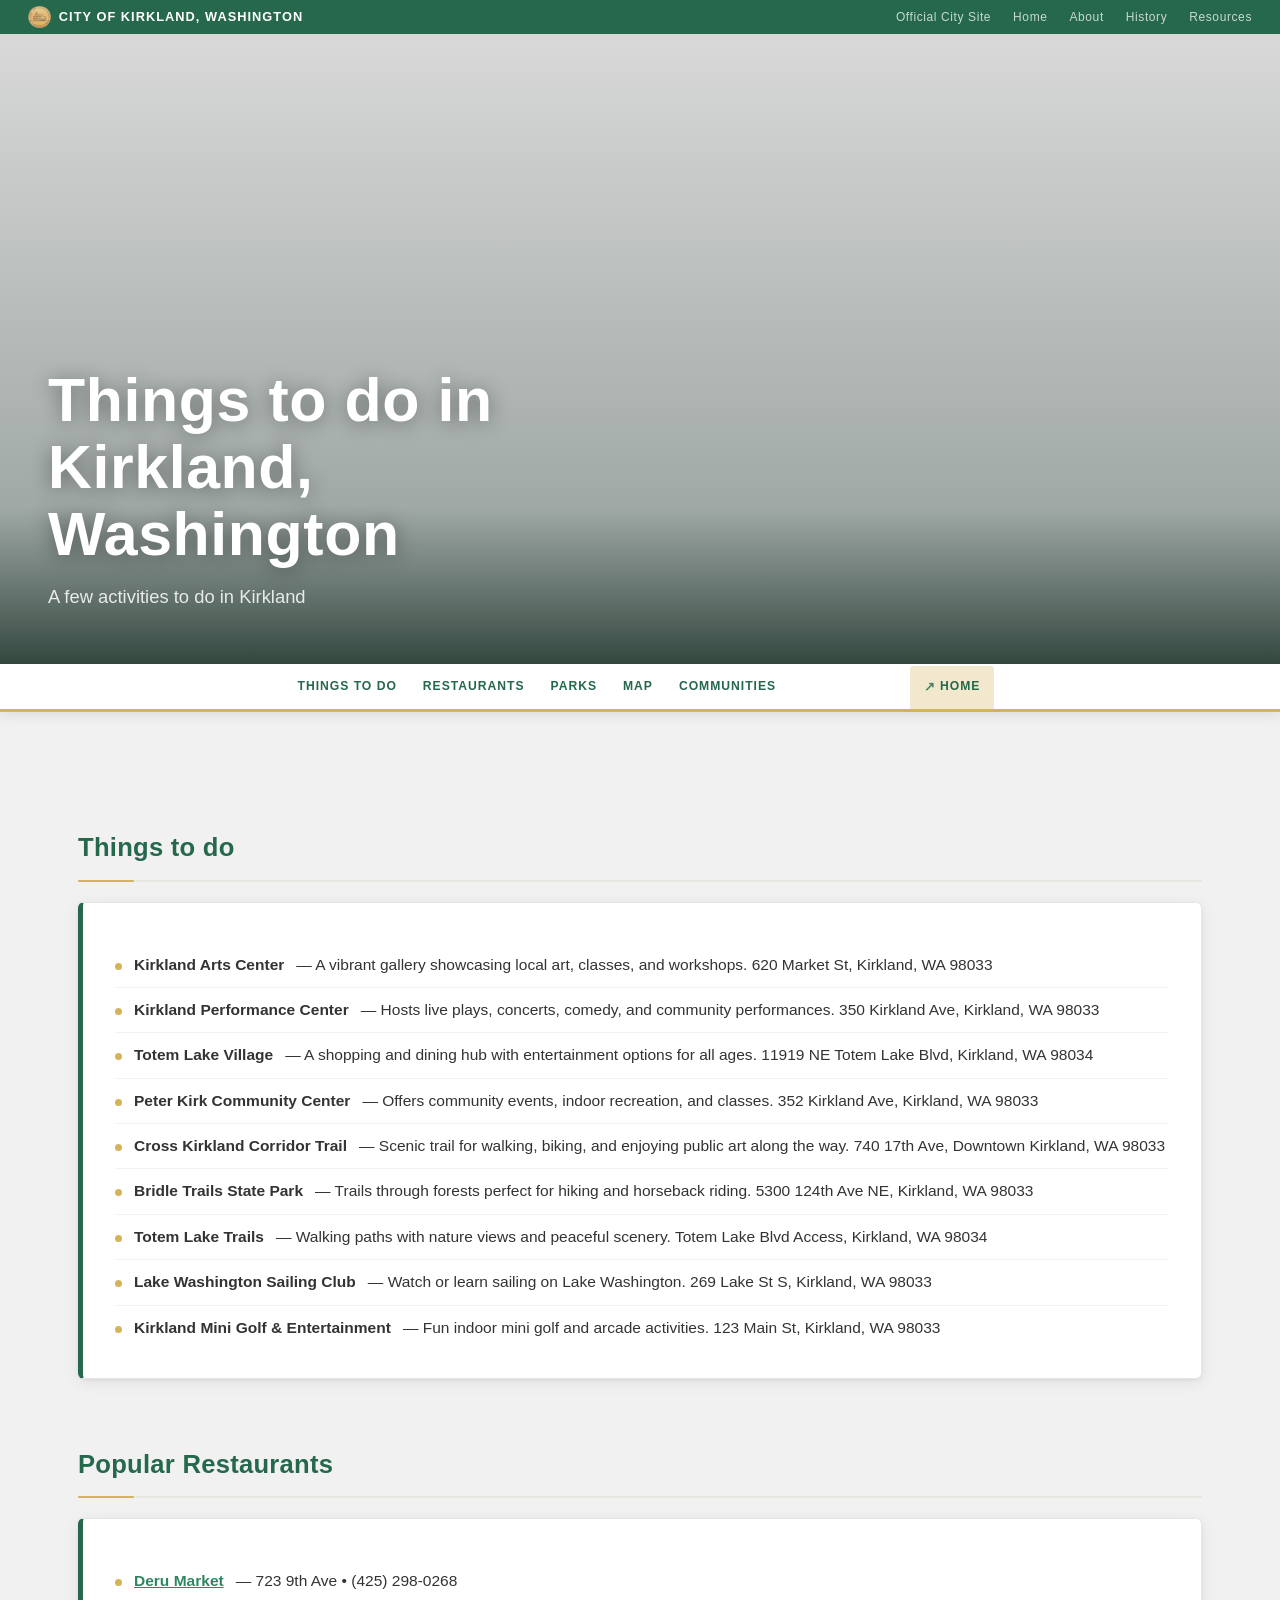
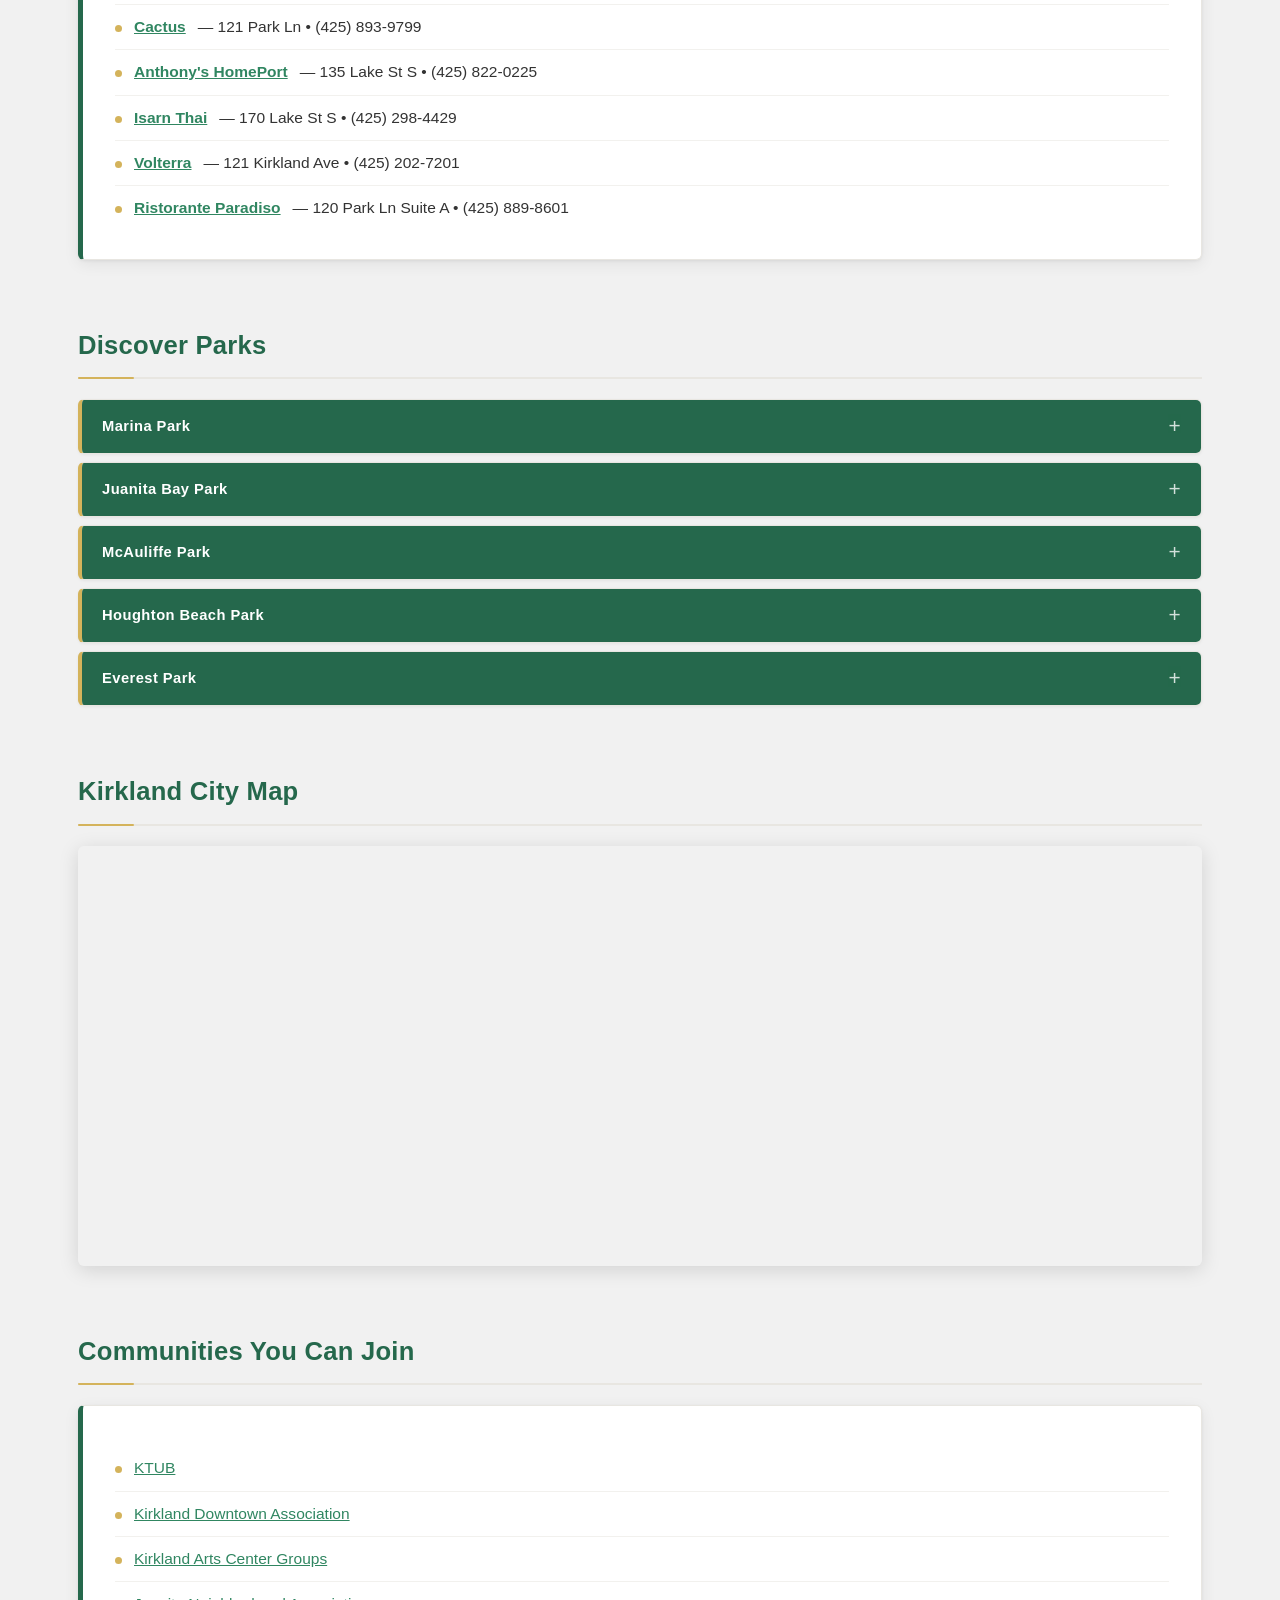
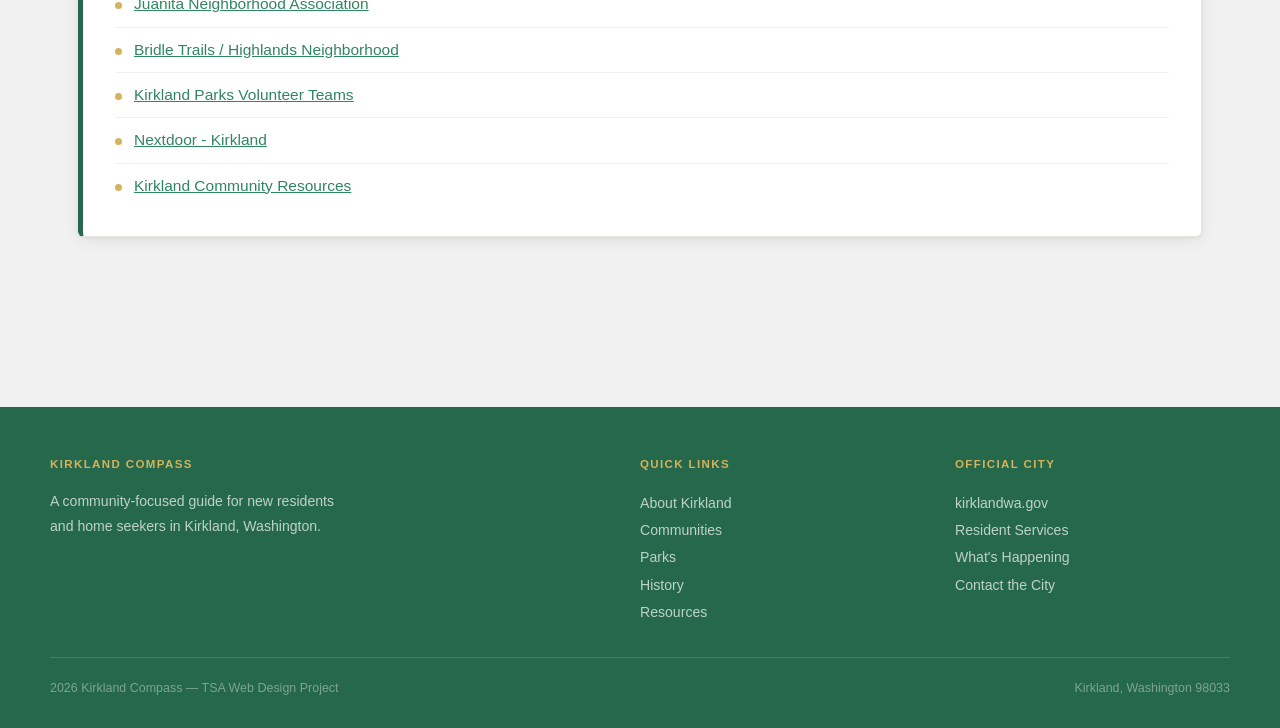
==== commit 75d9eab5: "Update activities.html" ====
--- a/activities.html
+++ b/activities.html
@@ -1,213 +1,213 @@
-<!DOCTYPE html>
-<html lang="en">
-<head>
-  <meta charset="UTF-8" />
-  <meta name="viewport" content="width=device-width, initial-scale=1.0" />
-  <link rel="icon" type="image/jpg" href="KirkSeal.png" />
-  <link rel="stylesheet" href="style.css" />
-  <title>Activities - Kirkland Compass</title>
-</head>
-
-  <div class="topbar">
-    <div class="topbar-left">
-      <img src="KirkSeal.png" alt="Kirkland Seal">
-      <span>City of Kirkland, Washington</span>
-    </div>
-    <div class="topbar-links">
+  <!DOCTYPE html>
+  <html lang="en">
+  <head>
+    <meta charset="UTF-8" />
+    <meta name="viewport" content="width=device-width, initial-scale=1.0" />
+    <link rel="icon" type="image/jpg" href="KirkSeal.png" />
+    <link rel="stylesheet" href="style.css" />
+    <title>Activities - Kirkland Compass</title>
+  </head>
+
+    <div class="topbar">
+      <div class="topbar-left">
+        <img src="KirkSeal.png" alt="Kirkland Seal">
+        <span>City of Kirkland, Washington</span>
+      </div>
+      <div class="topbar-links">
+        <a href="https://www.kirklandwa.gov" target="_blank">Official City Site</a>
+        <a href="index.html">Home</a>
+        <a href="info.html">About</a>
+        <a href="history.html">History</a>
+        <a href="resources.html">Resources</a>
+      </div>
+      <button class="hamburger" onclick="toggleMenu()">☰</button>
+    </div>
+    <div class="mobile-menu" id="mobileMenu">
       <a href="https://www.kirklandwa.gov" target="_blank">Official City Site</a>
-      <a href="activities.html">Activities</a>
+      <a href="index.html">Home</a>
       <a href="info.html">About</a>
       <a href="history.html">History</a>
       <a href="resources.html">Resources</a>
     </div>
-    <button class="hamburger" onclick="toggleMenu()">☰</button>
+
+  <body class="activities">
+    <header class="hero">
+      <div class="hero-overlay"></div>
+      <div class="hero-content">
+        <h1>Things to do in Kirkland, Washington</h1>
+        <p>A few activities to do in Kirkland</p>
+      </div>
+    </header>
+
+  <div class="subnav">
+    <a href="#things to do">Things to do</a>
+    <a href="#restaurants">Restaurants</a>
+    <a href="#parks">Parks</a>
+    <a href="#map">Map</a>
+    <a href="#communities">Communities</a>
+    <a href="index.html" class="page-link">Home</a>
   </div>
-  <div class="mobile-menu" id="mobileMenu">
-    <a href="https://www.kirklandwa.gov" target="_blank">Official City Site</a>
-    <a href="activities.html">Activities</a>
-    <a href="info.html">About</a>
-    <a href="history.html">History</a>
-    <a href="resources.html">Resources</a>
-  </div>
-
-<body class="activities">
-  <header class="hero">
-    <div class="hero-overlay"></div>
-    <div class="hero-content">
-      <h1>Things to do in Kirkland, Washington</h1>
-      <p>A few activities to do in Kirkland</p>
-    </div>
-  </header>
-
-<div class="subnav">
-  <a href="#things to do">Things to do</a>
-  <a href="#restaurants">Restaurants</a>
-  <a href="#parks">Parks</a>
-  <a href="#map">Map</a>
-  <a href="#communities">Communities</a>
-  <a href="index.html" class="page-link">Home</a>
-</div>
-
-<div class="wrapper">
-
-  <h2 id="things to do">Things to do</h2>
-<div class="card-list">
-  <ul>
-    <li><strong>Kirkland Arts Center</strong> — A vibrant gallery showcasing local art, classes, and workshops.  
-    620 Market St, Kirkland, WA 98033</li>
-
-    <li><strong>Kirkland Performance Center</strong> — Hosts live plays, concerts, comedy, and community performances.  
-    350 Kirkland Ave, Kirkland, WA 98033</li>
-
-    <li><strong>Totem Lake Village</strong> — A shopping and dining hub with entertainment options for all ages.  
-    11919 NE Totem Lake Blvd, Kirkland, WA 98034</li>
-
-    <li><strong>Peter Kirk Community Center</strong> — Offers community events, indoor recreation, and classes.  
-    352 Kirkland Ave, Kirkland, WA 98033</li>
-
-    <li><strong>Cross Kirkland Corridor Trail</strong> — Scenic trail for walking, biking, and enjoying public art along the way.  
-    740 17th Ave, Downtown Kirkland, WA 98033</li>
-
-    <li><strong>Bridle Trails State Park</strong> — Trails through forests perfect for hiking and horseback riding.  
-    5300 124th Ave NE, Kirkland, WA 98033</li>
-
-    <li><strong>Totem Lake Trails</strong> — Walking paths with nature views and peaceful scenery.  
-    Totem Lake Blvd Access, Kirkland, WA 98034</li>
-
-    <li><strong>Lake Washington Sailing Club</strong> — Watch or learn sailing on Lake Washington.  
-    269 Lake St S, Kirkland, WA 98033</li>
-
-    <li><strong>Kirkland Mini Golf & Entertainment</strong> — Fun indoor mini golf and arcade activities.  
-    123 Main St, Kirkland, WA 98033</li>
-</div>
- 
-  <h2 id="restaurants">Popular Restaurants</h2>
+
+  <div class="wrapper">
+
+    <h2 id="things to do">Things to do</h2>
   <div class="card-list">
     <ul>
-      <li><strong><a href="https://www.derumarket.com" target="_blank">Deru Market</a></strong> — 723 9th Ave • (425) 298-0268</li>
-      <li><strong><a href="https://www.cactusrestaurants.com/location/locations-kirkland" target="_blank">Cactus</a></strong> — 121 Park Ln • (425) 893-9799</li>
-      <li><strong><a href="https://www.anthonys.com/restaurant/anthonys-homeport-kirkland/" target="_blank">Anthony's HomePort</a></strong> — 135 Lake St S • (425) 822-0225</li>
-      <li><strong><a href="https://isarnkitchen.com" target="_blank">Isarn Thai</a></strong> — 170 Lake St S • (425) 298-4429</li>
-      <li><strong><a href="https://volterrakirkland.com" target="_blank">Volterra</a></strong> — 121 Kirkland Ave • (425) 202-7201</li>
-      <li><strong><a href="https://ristoranteparadiso.com" target="_blank">Ristorante Paradiso</a></strong> — 120 Park Ln Suite A • (425) 889-8601</li>
-    </ul>
+      <li><strong>Kirkland Arts Center</strong> — A vibrant gallery showcasing local art, classes, and workshops.  
+      620 Market St, Kirkland, WA 98033</li>
+
+      <li><strong>Kirkland Performance Center</strong> — Hosts live plays, concerts, comedy, and community performances.  
+      350 Kirkland Ave, Kirkland, WA 98033</li>
+
+      <li><strong>Totem Lake Village</strong> — A shopping and dining hub with entertainment options for all ages.  
+      11919 NE Totem Lake Blvd, Kirkland, WA 98034</li>
+
+      <li><strong>Peter Kirk Community Center</strong> — Offers community events, indoor recreation, and classes.  
+      352 Kirkland Ave, Kirkland, WA 98033</li>
+
+      <li><strong>Cross Kirkland Corridor Trail</strong> — Scenic trail for walking, biking, and enjoying public art along the way.  
+      740 17th Ave, Downtown Kirkland, WA 98033</li>
+
+      <li><strong>Bridle Trails State Park</strong> — Trails through forests perfect for hiking and horseback riding.  
+      5300 124th Ave NE, Kirkland, WA 98033</li>
+
+      <li><strong>Totem Lake Trails</strong> — Walking paths with nature views and peaceful scenery.  
+      Totem Lake Blvd Access, Kirkland, WA 98034</li>
+
+      <li><strong>Lake Washington Sailing Club</strong> — Watch or learn sailing on Lake Washington.  
+      269 Lake St S, Kirkland, WA 98033</li>
+
+      <li><strong>Kirkland Mini Golf & Entertainment</strong> — Fun indoor mini golf and arcade activities.  
+      123 Main St, Kirkland, WA 98033</li>
   </div>
-
-  <h2 id="parks">Discover Parks</h2>
-
-  <div class="accordion">
-    <input type="checkbox" id="accordion1" />
-    <label for="accordion1">Marina Park</label>
-    <div class="accordion-content">
-      <p>Marina Park features a sandy beach, boat launch, public art and a beautiful open-air pavilion as well as summer concerts and magnificent views. 25 Lakeshore Plaza Drive, Kirkland 98033</p>
-    </div>
+  
+    <h2 id="restaurants">Popular Restaurants</h2>
+    <div class="card-list">
+      <ul>
+        <li><strong><a href="https://www.derumarket.com" target="_blank">Deru Market</a></strong> — 723 9th Ave • (425) 298-0268</li>
+        <li><strong><a href="https://www.cactusrestaurants.com/location/locations-kirkland" target="_blank">Cactus</a></strong> — 121 Park Ln • (425) 893-9799</li>
+        <li><strong><a href="https://www.anthonys.com/restaurant/anthonys-homeport-kirkland/" target="_blank">Anthony's HomePort</a></strong> — 135 Lake St S • (425) 822-0225</li>
+        <li><strong><a href="https://isarnkitchen.com" target="_blank">Isarn Thai</a></strong> — 170 Lake St S • (425) 298-4429</li>
+        <li><strong><a href="https://volterrakirkland.com" target="_blank">Volterra</a></strong> — 121 Kirkland Ave • (425) 202-7201</li>
+        <li><strong><a href="https://ristoranteparadiso.com" target="_blank">Ristorante Paradiso</a></strong> — 120 Park Ln Suite A • (425) 889-8601</li>
+      </ul>
+    </div>
+
+    <h2 id="parks">Discover Parks</h2>
+
+    <div class="accordion">
+      <input type="checkbox" id="accordion1" />
+      <label for="accordion1">Marina Park</label>
+      <div class="accordion-content">
+        <p>Marina Park features a sandy beach, boat launch, public art and a beautiful open-air pavilion as well as summer concerts and magnificent views. 25 Lakeshore Plaza Drive, Kirkland 98033</p>
+      </div>
+    </div>
+    <div class="accordion">
+      <input type="checkbox" id="accordion2" />
+      <label for="accordion2">Juanita Bay Park</label>
+      <div class="accordion-content">
+        <p>Juanita Bay Park features flora, fauna, views of Forbes Creek Wetland, Juanita Beach, and Juanita Bay. 2201 Market St, Kirkland 98033</p>
+      </div>
+    </div>
+    <div class="accordion">
+      <input type="checkbox" id="accordion3" />
+      <label for="accordion3">McAuliffe Park</label>
+      <div class="accordion-content">
+        <p>McAuliffe Park is located on a historic farm site in Kirkland's Juanita neighborhood. 10824 NE 116 Street, Kirkland 98034</p>
+      </div>
+    </div>
+    <div class="accordion">
+      <input type="checkbox" id="accordion4" />
+      <label for="accordion4">Houghton Beach Park</label>
+      <div class="accordion-content">
+        <p>A waterfront community park located in Kirkland's Lakeview neighborhood. 5811 Lake Washington Blvd, Kirkland 98033</p>
+      </div>
+    </div>
+    <div class="accordion">
+      <input type="checkbox" id="accordion5" />
+      <label for="accordion5">Everest Park</label>
+      <div class="accordion-content">
+        <p>Everest Park is a community park with many amenities, including pickleball courts, ballfields, a playground, and a picnic shelter. 500 8th St S, Kirkland 98033</p>
+      </div>
+    </div>
+
+    <h2 id="map">Kirkland City Map</h2>
+    <div class="map-box">
+      <iframe class="map"
+        src="https://www.google.com/maps/embed?pb=!1m18!1m12!1m3!1d26882.363694387897!2d-122.2169586!3d47.6859576!2m3!1f0!2f0!3f0!3m2!1i1024!2i768!4f13.1!3m3!1m2!1s0x54906dabebbd6bbb%3A0x77db7c2a5c1f98ad!2sKirkland%2C%20WA!5e0!3m2!1sen!2sus!4v1731880000000!5m2!1sen!2sus">
+      </iframe>
+    </div>
+
+    <h2 id="communities">Communities You Can Join</h2>
+    <div class="card-list">
+      <ul>
+        <li><a href="https://www.kirklandwa.gov/Government/Departments/Parks-and-Community-Services/Kirkland-Teen-Union-Building" target="_blank">KTUB</a></li>
+        <li><a href="https://kirklanddowntown.org/" target="_blank">Kirkland Downtown Association</a></li>
+        <li><a href="https://www.kirklandartscenter.org/" target="_blank">Kirkland Arts Center Groups</a></li>
+        <li><a href="https://www.juanitaneighborhood.com/" target="_blank">Juanita Neighborhood Association</a></li>
+        <li><a href="https://bridletrails.org/" target="_blank">Bridle Trails / Highlands Neighborhood</a></li>
+        <li><a href="https://www.kirklandwa.gov/departments/parks-community-services/volunteer" target="_blank">Kirkland Parks Volunteer Teams</a></li>
+        <li><a href="https://nextdoor.com" target="_blank">Nextdoor - Kirkland</a></li>
+        <li><a href="https://www.kirklandwa.gov/Government/Departments/Parks-and-Community-Services/Recreation-Programs-Services/50-Activities-and-Services/Community-Resources" target="_blank">Kirkland Community Resources</a></li>
+      </ul>
+    </div>
+
   </div>
-  <div class="accordion">
-    <input type="checkbox" id="accordion2" />
-    <label for="accordion2">Juanita Bay Park</label>
-    <div class="accordion-content">
-      <p>Juanita Bay Park features flora, fauna, views of Forbes Creek Wetland, Juanita Beach, and Juanita Bay. 2201 Market St, Kirkland 98033</p>
-    </div>
-  </div>
-  <div class="accordion">
-    <input type="checkbox" id="accordion3" />
-    <label for="accordion3">McAuliffe Park</label>
-    <div class="accordion-content">
-      <p>McAuliffe Park is located on a historic farm site in Kirkland's Juanita neighborhood. 10824 NE 116 Street, Kirkland 98034</p>
-    </div>
-  </div>
-  <div class="accordion">
-    <input type="checkbox" id="accordion4" />
-    <label for="accordion4">Houghton Beach Park</label>
-    <div class="accordion-content">
-      <p>A waterfront community park located in Kirkland's Lakeview neighborhood. 5811 Lake Washington Blvd, Kirkland 98033</p>
-    </div>
-  </div>
-  <div class="accordion">
-    <input type="checkbox" id="accordion5" />
-    <label for="accordion5">Everest Park</label>
-    <div class="accordion-content">
-      <p>Everest Park is a community park with many amenities, including pickleball courts, ballfields, a playground, and a picnic shelter. 500 8th St S, Kirkland 98033</p>
-    </div>
-  </div>
-
-  <h2 id="map">Kirkland City Map</h2>
-  <div class="map-box">
-    <iframe class="map"
-      src="https://www.google.com/maps/embed?pb=!1m18!1m12!1m3!1d26882.363694387897!2d-122.2169586!3d47.6859576!2m3!1f0!2f0!3f0!3m2!1i1024!2i768!4f13.1!3m3!1m2!1s0x54906dabebbd6bbb%3A0x77db7c2a5c1f98ad!2sKirkland%2C%20WA!5e0!3m2!1sen!2sus!4v1731880000000!5m2!1sen!2sus">
-    </iframe>
-  </div>
-
-  <h2 id="communities">Communities You Can Join</h2>
-  <div class="card-list">
-    <ul>
-      <li><a href="https://www.kirklandwa.gov/Government/Departments/Parks-and-Community-Services/Kirkland-Teen-Union-Building" target="_blank">KTUB</a></li>
-      <li><a href="https://kirklanddowntown.org/" target="_blank">Kirkland Downtown Association</a></li>
-      <li><a href="https://www.kirklandartscenter.org/" target="_blank">Kirkland Arts Center Groups</a></li>
-      <li><a href="https://www.juanitaneighborhood.com/" target="_blank">Juanita Neighborhood Association</a></li>
-      <li><a href="https://bridletrails.org/" target="_blank">Bridle Trails / Highlands Neighborhood</a></li>
-      <li><a href="https://www.kirklandwa.gov/departments/parks-community-services/volunteer" target="_blank">Kirkland Parks Volunteer Teams</a></li>
-      <li><a href="https://nextdoor.com" target="_blank">Nextdoor - Kirkland</a></li>
-      <li><a href="https://www.kirklandwa.gov/Government/Departments/Parks-and-Community-Services/Recreation-Programs-Services/50-Activities-and-Services/Community-Resources" target="_blank">Kirkland Community Resources</a></li>
-    </ul>
-  </div>
-
-</div>
-
-<footer class="site-footer">
-  <div class="footer-inner">
-    <div>
-      <h4>Kirkland Compass</h4>
-      <p>A community-focused guide for new residents<br>and home seekers in Kirkland, Washington.</p>
-    </div>
-    <div>
-      <h4>Quick Links</h4>
-      <ul>
-        <li><a href="#about">About Kirkland</a></li>
-        <li><a href="#communities">Communities</a></li>
-        <li><a href="#parks">Parks</a></li>
-        <li><a href="history.html">History</a></li>
-        <li><a href="resources.html">Resources</a></li>
-      </ul>
-    </div>
-    <div>
-      <h4>Official City</h4>
-      <ul>
-        <li><a href="https://www.kirklandwa.gov" target="_blank">kirklandwa.gov</a></li>
-        <li><a href="https://www.kirklandwa.gov/Resident" target="_blank">Resident Services</a></li>
-        <li><a href="https://www.kirklandwa.gov/Whats-Happening" target="_blank">What's Happening</a></li>
-        <li><a href="https://www.kirklandwa.gov/Government/Contact-Us" target="_blank">Contact the City</a></li>
-      </ul>
-    </div>
-  </div>
-  <div class="footer-bottom">
-    <span>2026 Kirkland Compass — TSA Web Design Project</span>
-    <span>Kirkland, Washington 98033</span>
-  </div>
-</footer>
-
-  <script>
-    function toggleAccordion(button) {
-      const content = button.nextElementSibling;
-      content.style.display =
-        content.style.display === "block" ? "none" : "block";
-    }
-
-    function scrollToSection(id) {
-      document.getElementById(id).scrollIntoView({ behavior: "smooth" });
-    }
-
-    function toggleTimeline(item) {
-      document
-        .querySelectorAll(".timeline-item")
-        .forEach((i) => i.classList.remove("active"));
-      item.classList.add("active");
-
-    }
-
-    function toggleMenu() {
-      document.getElementById('mobileMenu').classList.toggle('open');
-    }
-  </script>
-</body>
-</html>
+
+  <footer class="site-footer">
+    <div class="footer-inner">
+      <div>
+        <h4>Kirkland Compass</h4>
+        <p>A community-focused guide for new residents<br>and home seekers in Kirkland, Washington.</p>
+      </div>
+      <div>
+        <h4>Quick Links</h4>
+        <ul>
+          <li><a href="#about">About Kirkland</a></li>
+          <li><a href="#communities">Communities</a></li>
+          <li><a href="#parks">Parks</a></li>
+          <li><a href="history.html">History</a></li>
+          <li><a href="resources.html">Resources</a></li>
+        </ul>
+      </div>
+      <div>
+        <h4>Official City</h4>
+        <ul>
+          <li><a href="https://www.kirklandwa.gov" target="_blank">kirklandwa.gov</a></li>
+          <li><a href="https://www.kirklandwa.gov/Resident" target="_blank">Resident Services</a></li>
+          <li><a href="https://www.kirklandwa.gov/Whats-Happening" target="_blank">What's Happening</a></li>
+          <li><a href="https://www.kirklandwa.gov/Government/Contact-Us" target="_blank">Contact the City</a></li>
+        </ul>
+      </div>
+    </div>
+    <div class="footer-bottom">
+      <span>2026 Kirkland Compass — TSA Web Design Project</span>
+      <span>Kirkland, Washington 98033</span>
+    </div>
+  </footer>
+
+    <script>
+      function toggleAccordion(button) {
+        const content = button.nextElementSibling;
+        content.style.display =
+          content.style.display === "block" ? "none" : "block";
+      }
+
+      function scrollToSection(id) {
+        document.getElementById(id).scrollIntoView({ behavior: "smooth" });
+      }
+
+      function toggleTimeline(item) {
+        document
+          .querySelectorAll(".timeline-item")
+          .forEach((i) => i.classList.remove("active"));
+        item.classList.add("active");
+
+      }
+
+      function toggleMenu() {
+        document.getElementById('mobileMenu').classList.toggle('open');
+      }
+    </script>
+  </body>
+  </html>
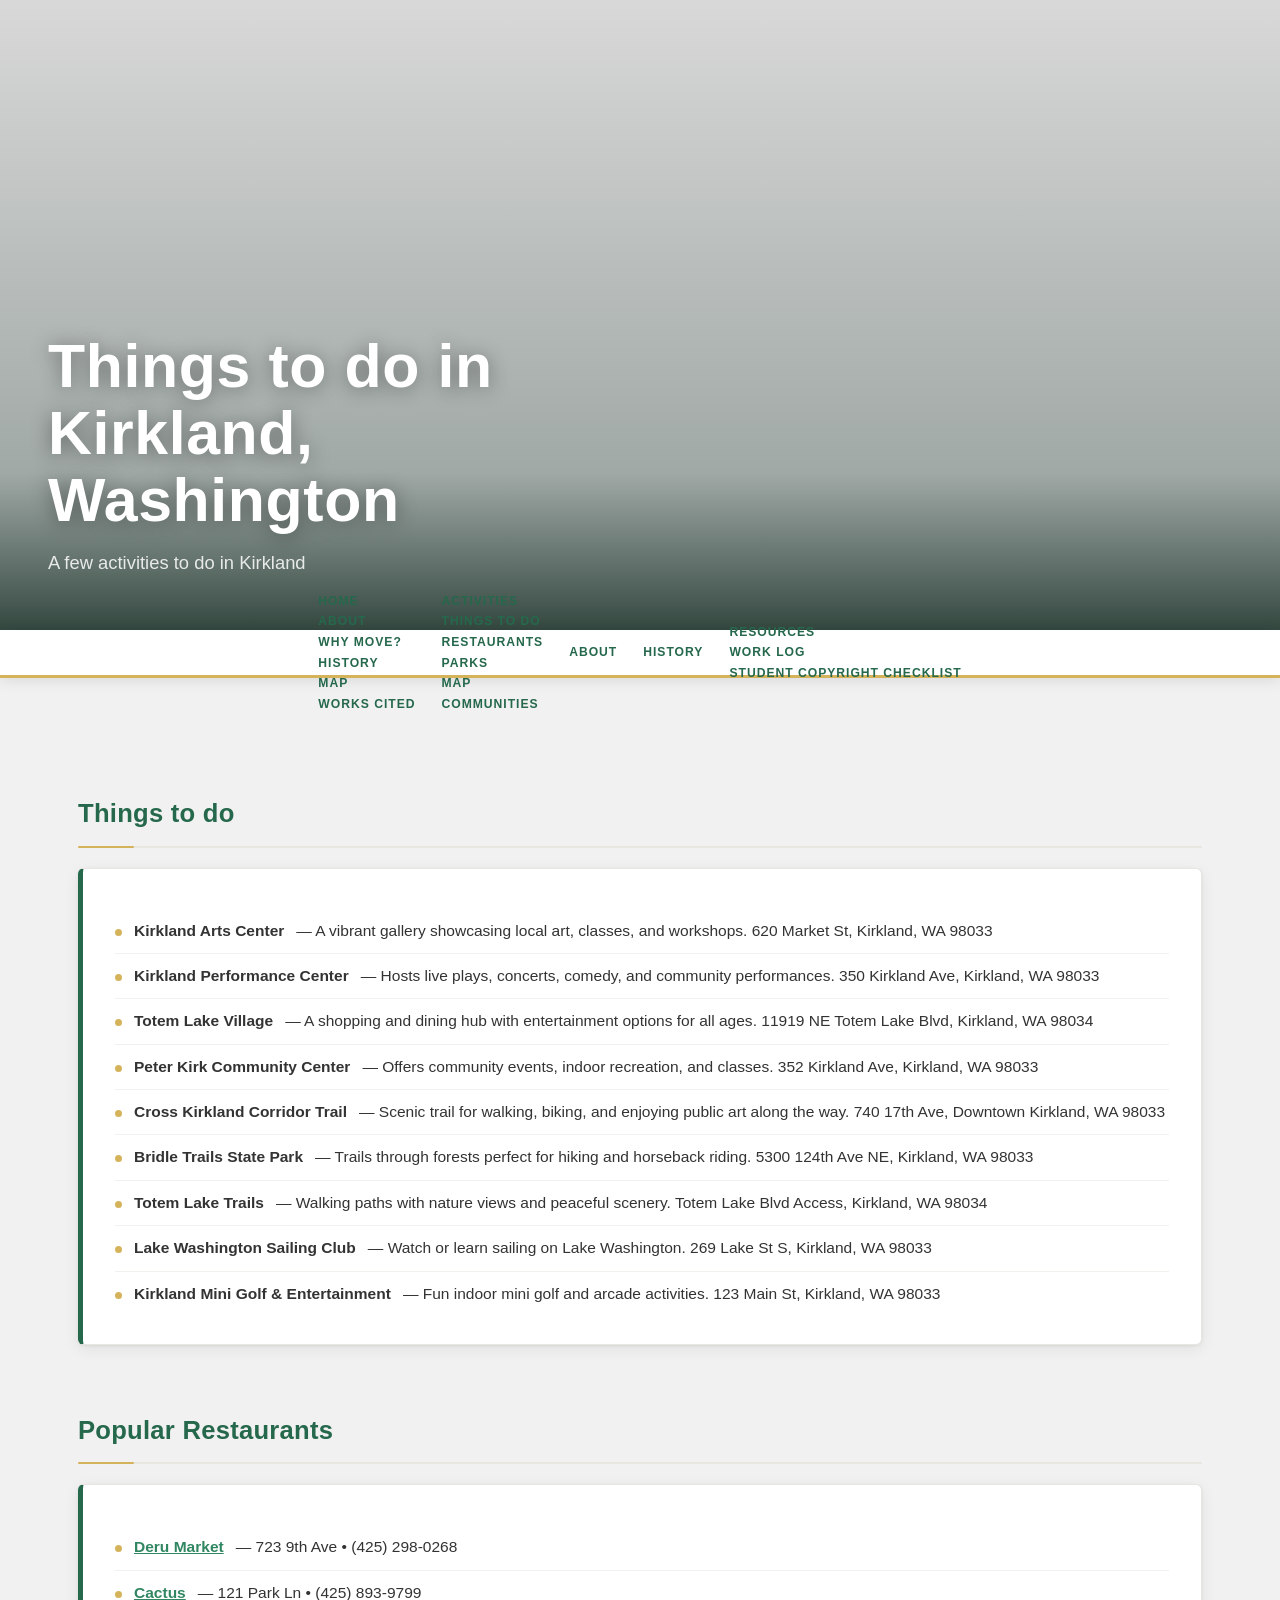
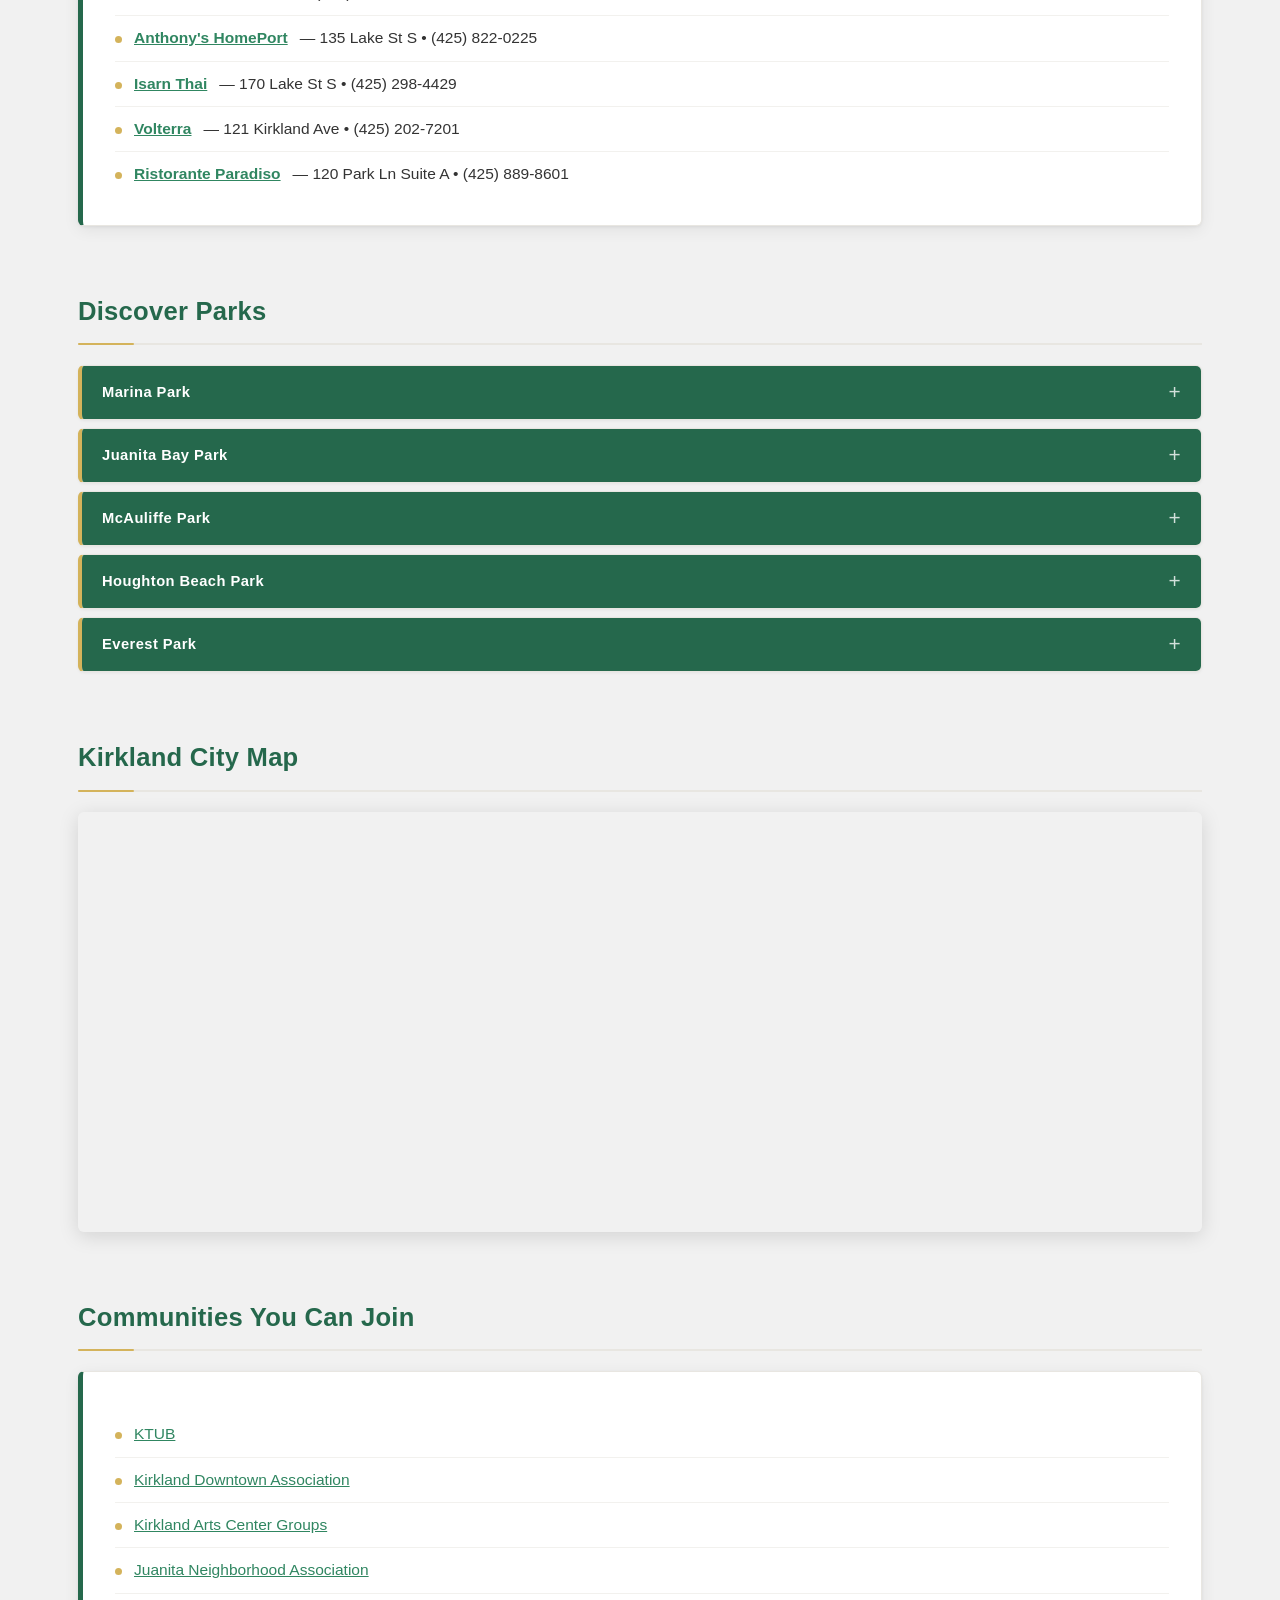
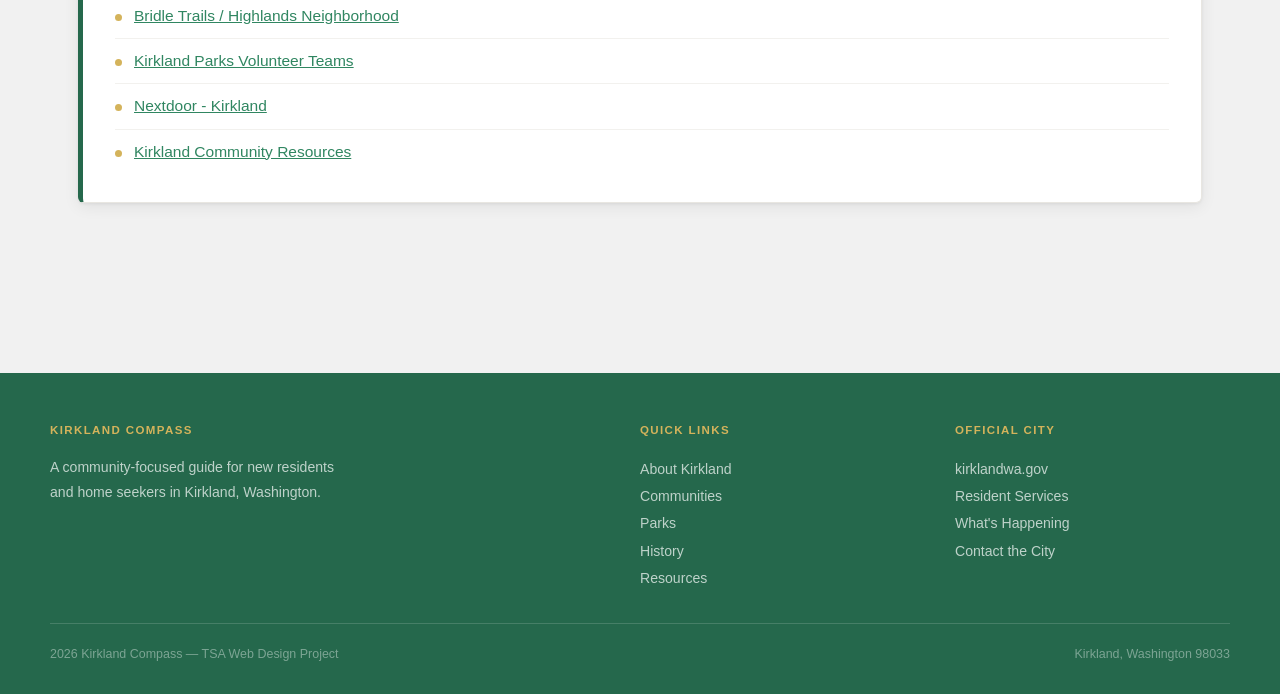
==== commit 113c811a: "Update activities.html" ====
--- a/activities.html
+++ b/activities.html
@@ -8,28 +8,6 @@
     <title>Activities - Kirkland Compass</title>
   </head>
 
-    <div class="topbar">
-      <div class="topbar-left">
-        <img src="KirkSeal.png" alt="Kirkland Seal">
-        <span>City of Kirkland, Washington</span>
-      </div>
-      <div class="topbar-links">
-        <a href="https://www.kirklandwa.gov" target="_blank">Official City Site</a>
-        <a href="index.html">Home</a>
-        <a href="info.html">About</a>
-        <a href="history.html">History</a>
-        <a href="resources.html">Resources</a>
-      </div>
-      <button class="hamburger" onclick="toggleMenu()">☰</button>
-    </div>
-    <div class="mobile-menu" id="mobileMenu">
-      <a href="https://www.kirklandwa.gov" target="_blank">Official City Site</a>
-      <a href="index.html">Home</a>
-      <a href="info.html">About</a>
-      <a href="history.html">History</a>
-      <a href="resources.html">Resources</a>
-    </div>
-
   <body class="activities">
     <header class="hero">
       <div class="hero-overlay"></div>
@@ -40,17 +18,40 @@
     </header>
 
   <div class="subnav">
-    <a href="#things to do">Things to do</a>
-    <a href="#restaurants">Restaurants</a>
-    <a href="#parks">Parks</a>
-    <a href="#map">Map</a>
-    <a href="#communities">Communities</a>
-    <a href="index.html" class="page-link">Home</a>
-  </div>
+  <div class="subnav-item">
+    <a href="index.html">Home</a>
+    <div class="subnav-dropdown">
+      <a href="index.html#about">About</a>
+      <a href="index.html#whyMoveSection">Why Move?</a>
+      <a href="index.html#history">History</a>
+      <a href="index.html#map">Map</a>
+      <a href="index.html#worksCited">Works Cited</a>
+    </div>
+  </div>
+  <div class="subnav-item">
+    <a href="activities.html">Activities</a>
+    <div class="subnav-dropdown">
+      <a href="activities.html#things-to-do">Things to Do</a>
+      <a href="activities.html#restaurants">Restaurants</a>
+      <a href="activities.html#parks">Parks</a>
+      <a href="activities.html#map">Map</a>
+      <a href="activities.html#communities">Communities</a>
+    </div>
+  </div>
+  <a href="info.html">About</a>
+  <a href="history.html">History</a>
+  <div class="subnav-item">
+    <a href="resources.html">Resources</a>
+    <div class="subnav-dropdown">
+      <a href="WebsiteDesignWorkLog.pdf">Work Log</a>
+      <a href="Student Copyright Checklist.pdf">Student Copyright Checklist</a>
+    </div>
+  </div>
+</div>
 
   <div class="wrapper">
 
-    <h2 id="things to do">Things to do</h2>
+    <h2 id="things-to-do">Things to do</h2>
   <div class="card-list">
     <ul>
       <li><strong>Kirkland Arts Center</strong> — A vibrant gallery showcasing local art, classes, and workshops.  
@@ -187,27 +188,21 @@
   </footer>
 
     <script>
-      function toggleAccordion(button) {
-        const content = button.nextElementSibling;
-        content.style.display =
-          content.style.display === "block" ? "none" : "block";
-      }
-
-      function scrollToSection(id) {
-        document.getElementById(id).scrollIntoView({ behavior: "smooth" });
-      }
-
-      function toggleTimeline(item) {
-        document
-          .querySelectorAll(".timeline-item")
-          .forEach((i) => i.classList.remove("active"));
-        item.classList.add("active");
-
-      }
-
-      function toggleMenu() {
-        document.getElementById('mobileMenu').classList.toggle('open');
-      }
-    </script>
+function toggleTimeline(item) {
+  item.classList.toggle("active");
+}
+
+document.querySelectorAll('.subnav-item > a').forEach(link => {
+  link.addEventListener('click', function(e) {
+    const item = this.parentElement;
+    if (item.querySelector('.subnav-dropdown') && window.innerWidth <= 768) {
+      e.preventDefault();
+      const isOpen = item.classList.contains('open');
+      document.querySelectorAll('.subnav-item').forEach(i => i.classList.remove('open'));
+      if (!isOpen) item.classList.add('open');
+    }
+  });
+});
+</script>
   </body>
   </html>
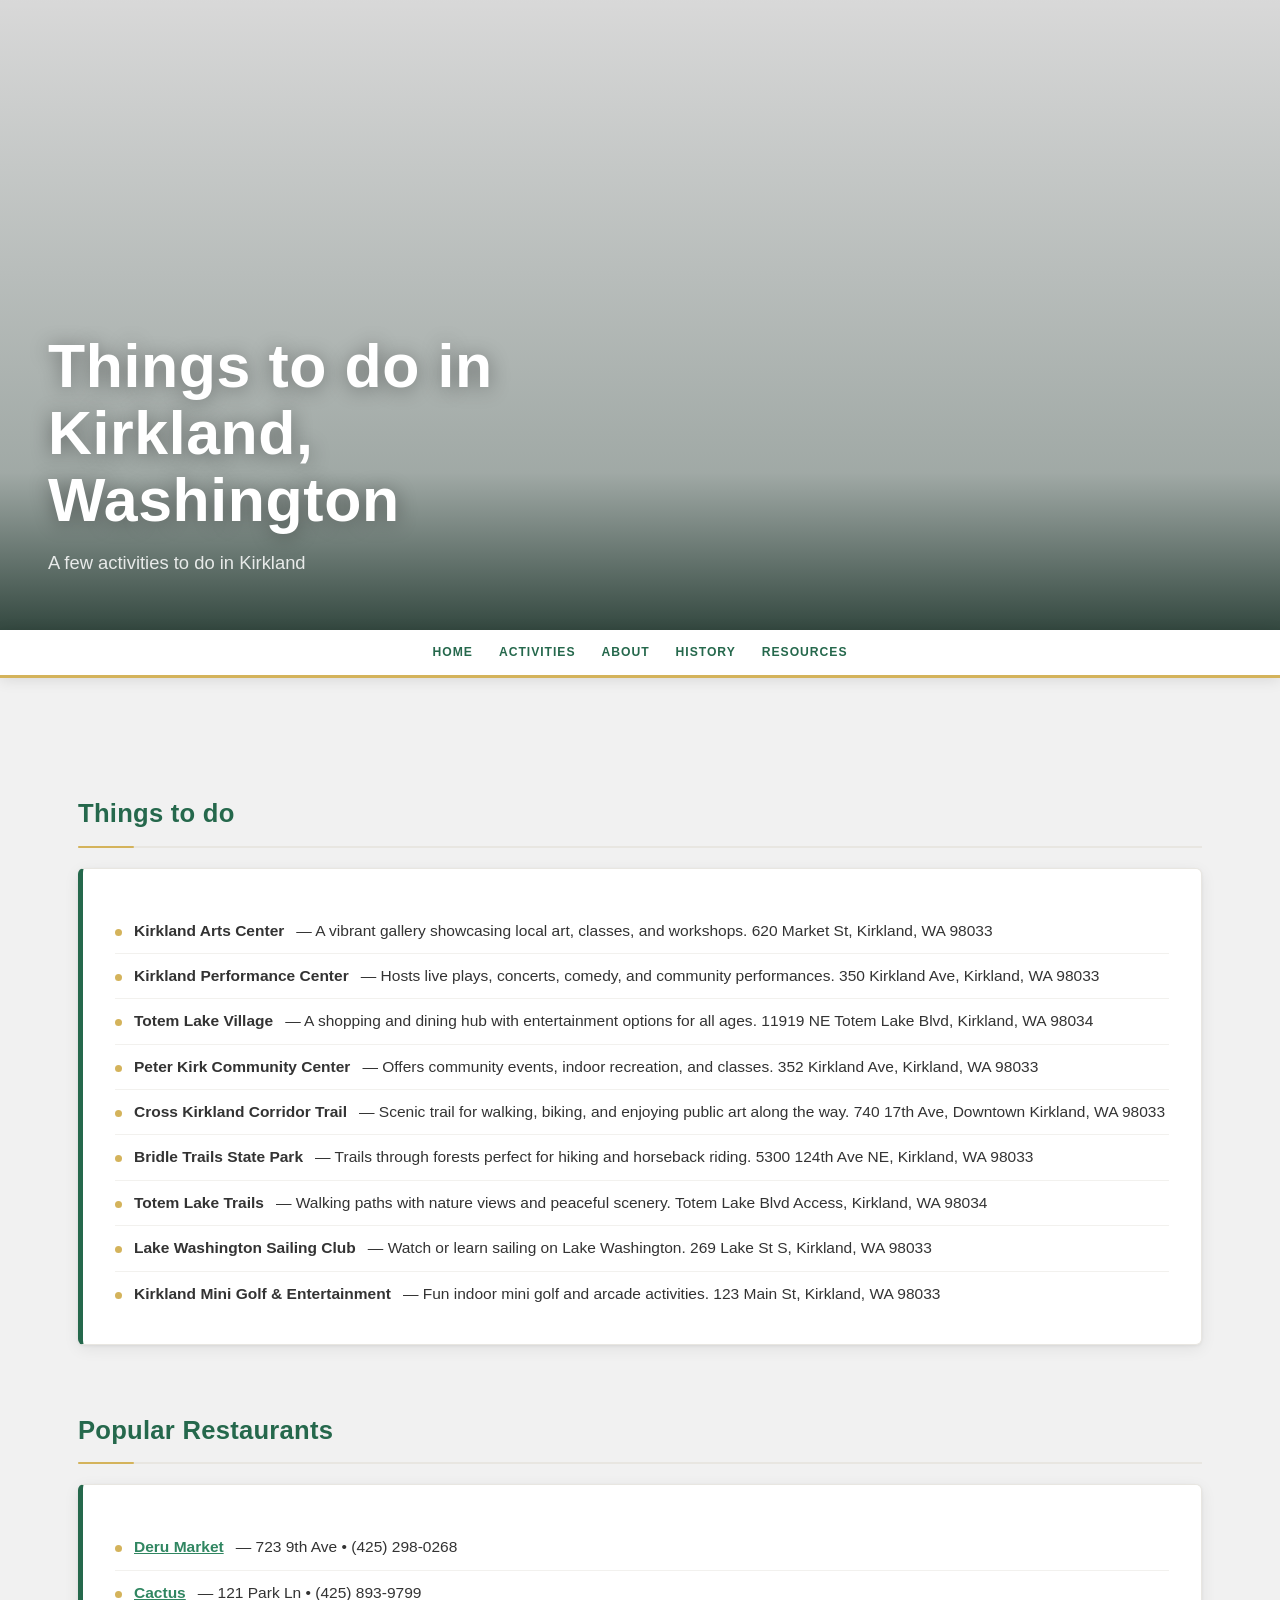
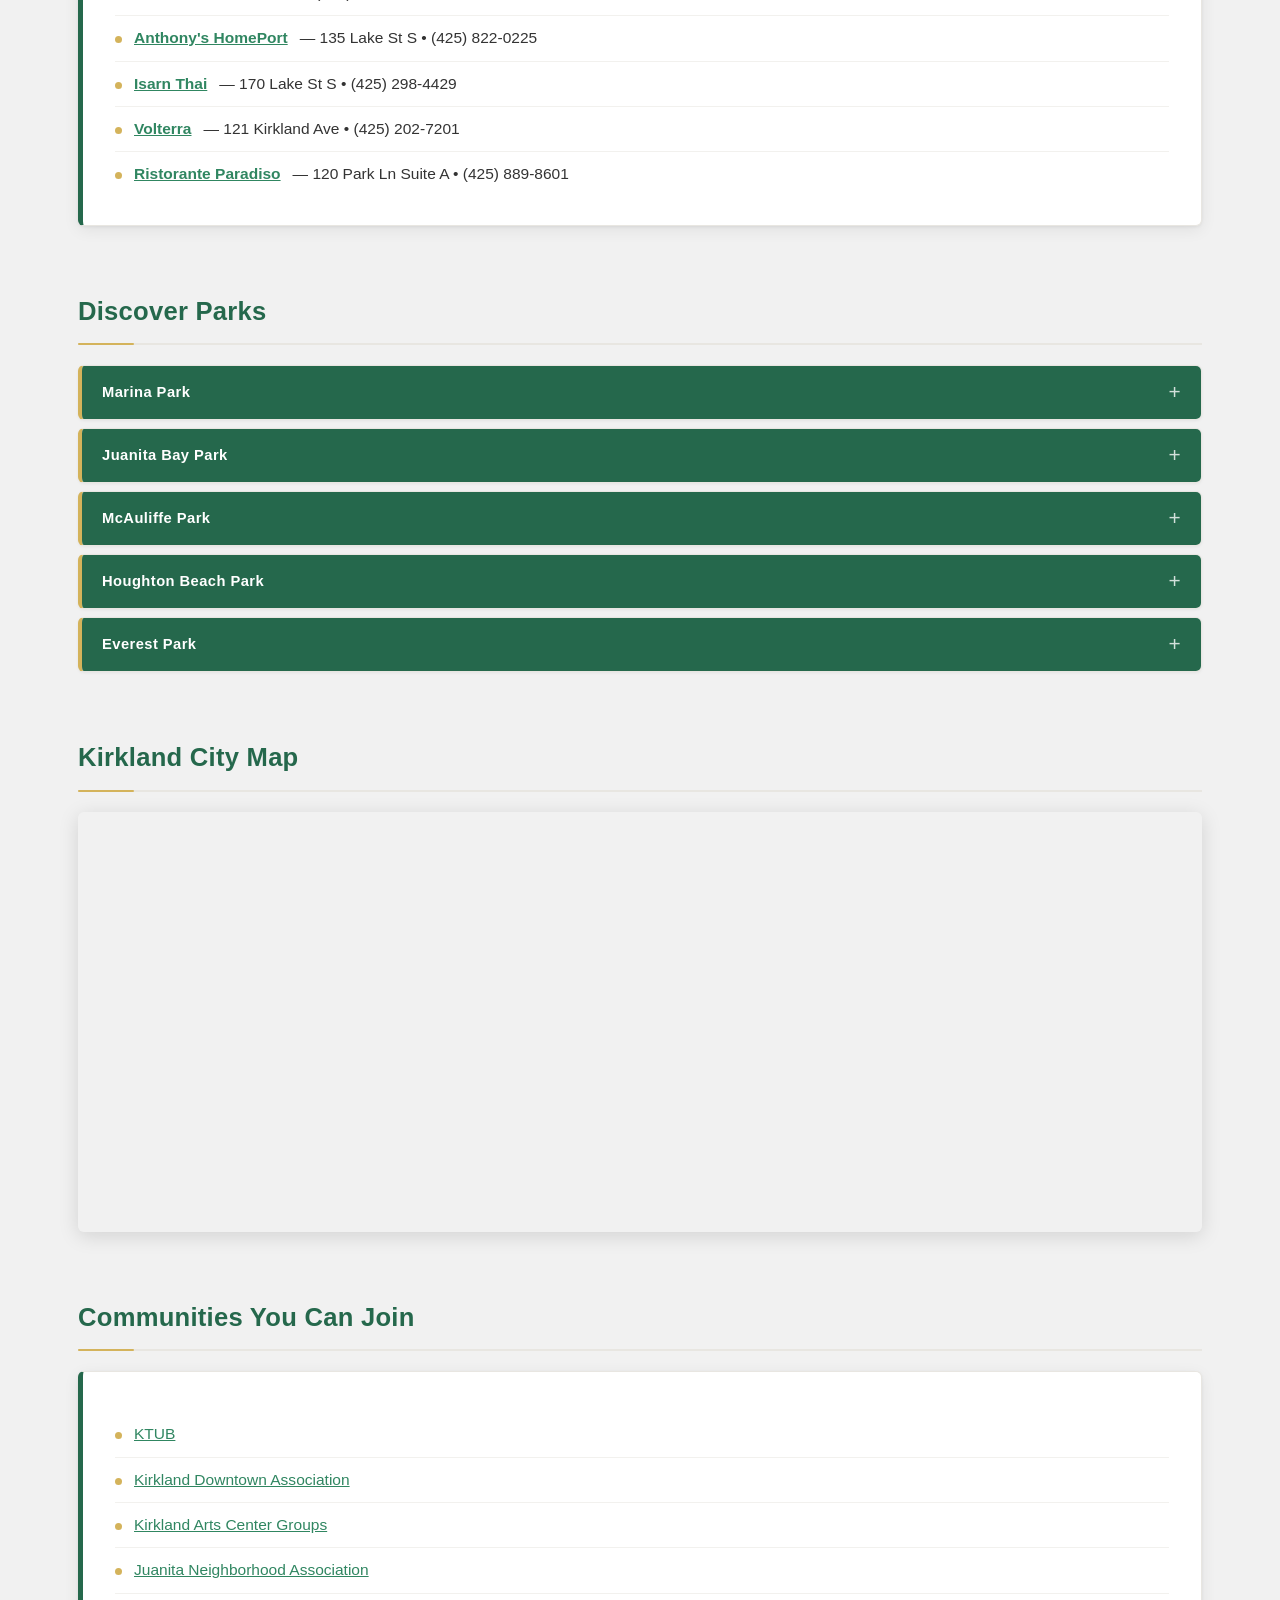
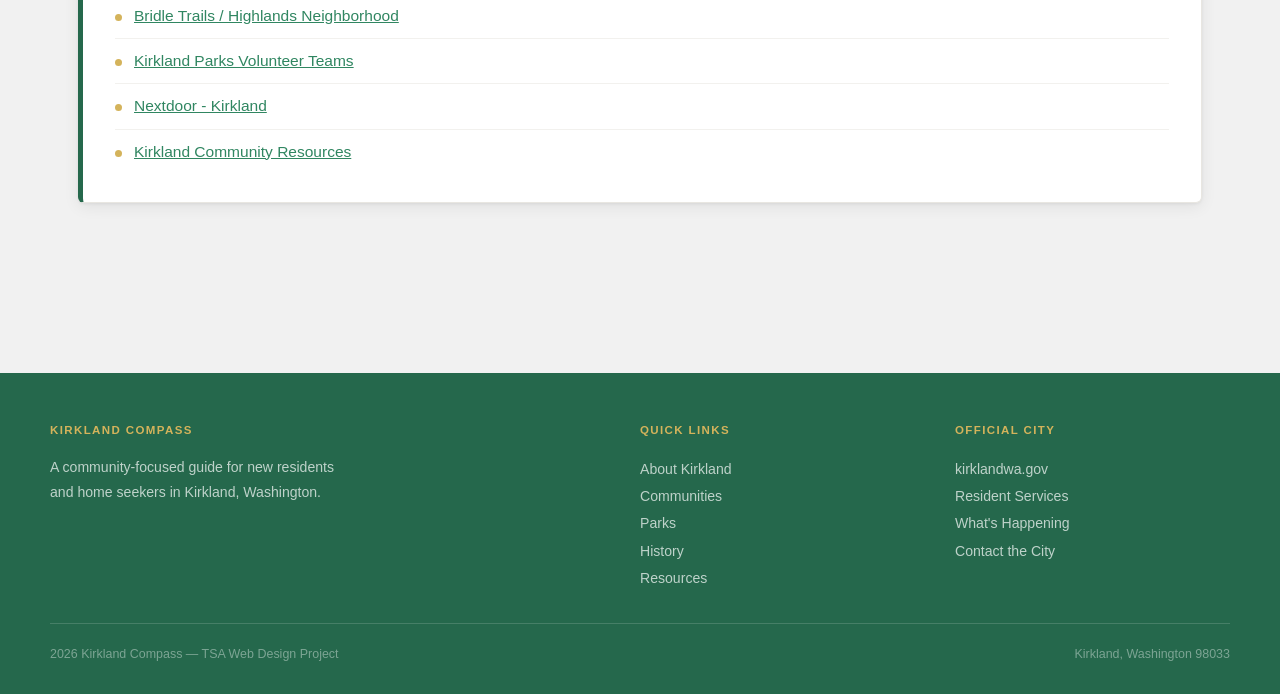
==== commit 18842096: "Update activities.html" ====
--- a/activities.html
+++ b/activities.html
@@ -193,13 +193,32 @@
 }
 
 document.querySelectorAll('.subnav-item > a').forEach(link => {
+  let tapped = false;
+
   link.addEventListener('click', function(e) {
     const item = this.parentElement;
-    if (item.querySelector('.subnav-dropdown') && window.innerWidth <= 768) {
-      e.preventDefault();
-      const isOpen = item.classList.contains('open');
-      document.querySelectorAll('.subnav-item').forEach(i => i.classList.remove('open'));
-      if (!isOpen) item.classList.add('open');
+    const dropdown = item.querySelector('.subnav-dropdown');
+
+    if (dropdown && window.innerWidth <= 768) {
+      if (!tapped) {
+        e.preventDefault(); // first tap opens dropdown
+        const isOpen = item.classList.contains('open');
+        document.querySelectorAll('.subnav-item').forEach(i => i.classList.remove('open'));
+        if (!isOpen) item.classList.add('open');
+        tapped = true;
+
+        // Close dropdown and reset tapped if user clicks outside
+        document.addEventListener('click', function docListener(event) {
+          if (!item.contains(event.target)) {
+            item.classList.remove('open');
+            tapped = false;
+            document.removeEventListener('click', docListener);
+          }
+        });
+      } else {
+        // second tap follows the link
+        tapped = false; // reset for next time
+      }
     }
   });
 });
--- a/style.css
+++ b/style.css
@@ -24,46 +24,6 @@
   scroll-margin-top: calc(var(--subnav-height) + 20px);
 }
 
-.topbar {
-  background: var(--green);
-  color: rgba(255,255,255,0.75);
-  font-size: 0.75rem;
-  letter-spacing: 0.05em;
-  padding: 6px 28px;
-  display: flex;
-  justify-content: space-between;
-  align-items: center;
-}
-
-.topbar a {
-  color: rgba(255,255,255,0.75);
-  text-decoration: none;
-  margin-left: 18px;
-  transition: color 0.2s;
-}
-
-.topbar a:hover { color: var(--gold); }
-
-.topbar-left {
-  display: flex;
-  align-items: center;
-  gap: 8px;
-}
-
-.topbar-left img {
-  height: 22px;
-  width: auto;
-  opacity: 0.9;
-}
-
-.topbar-left span {
-  font-weight: 600;
-  font-size: 0.8rem;
-  color: white;
-  letter-spacing: 0.08em;
-  text-transform: uppercase;
-}
-
 header.hero {
   position: relative;
   height: 70vh;
@@ -76,7 +36,7 @@
 }
 
 body.resources header.hero {
-  background-image: url('https://sandee.com/_next/image?url=https%3A%2F%2Fcdn.sandee.com%2F54395_1650_1100.avif&w=640&q=75');
+  background-image: url('https://beautifulwashington.com/images/bridle-trails-state-park/bridle-trails-state-park-2.jpg');
 }
 
 body.history header.hero {
@@ -174,27 +134,69 @@
   border-bottom-color: var(--gold);
 }
 
-.page-link{
-  margin-left:120px;
-}
-
-.subnav a.page-link {
+.subnav-item {
+  position: relative;
+  height: 100%;
+  display: flex;
+  align-items: center;
+}
+
+.subnav-item > a {
+  font-size: 0.76rem;
+  font-weight: 700;
+  letter-spacing: 0.08em;
+  text-transform: uppercase;
   color: var(--green);
-  background: rgba(212, 180, 91, 0.305);
-  border-radius: 3px;
-  padding: 0 14px;
-}
-
-.subnav a.page-link::before {
-  content: '↗';
-  font-size: 0.8rem;
-  opacity: 0.8;
-  margin-right: 4px;
-}
-
-.subnav a.page-link:hover {
-  background: rgba(212, 180, 91, 0.501);
+  text-decoration: none;
+  padding: 0 12px;
+  height: 100%;
+  display: flex;
+  align-items: center;
+  transition: color 0.2s, background 0.2s;
+  border-bottom: 3px solid transparent;
+  margin-bottom: -3px;
+}
+
+.subnav-item > a:hover,
+.subnav-item:hover > a {
+  background: rgba(31, 77, 58, 0.06);
   border-bottom-color: var(--gold);
+}
+
+.subnav-dropdown {
+  display: none;
+  position: absolute;
+  top: 100%;
+  left: 0;
+  background: white;
+  border-top: 3px solid var(--gold);
+  border-radius: 0 0 6px 6px;
+  box-shadow: 0 8px 24px rgba(0,0,0,0.12);
+  min-width: 170px;
+  padding: 6px 0;
+  z-index: 1000;
+}
+
+.subnav-item:hover .subnav-dropdown {
+  display: block;
+}
+
+.subnav-dropdown a {
+  display: block;
+  padding: 9px 18px;
+  height: auto;
+  font-size: 0.74rem;
+  font-weight: 700;
+  letter-spacing: 0.07em;
+  text-transform: uppercase;
+  color: var(--green);
+  border-bottom: none;
+  margin-bottom: 0;
+}
+
+.subnav-dropdown a:hover {
+  background: rgba(31, 77, 58, 0.06);
+  border-bottom-color: transparent;
 }
 
 .wrapper {
@@ -445,7 +447,6 @@
   padding: 16px 22px;
   border-top: 1px solid #eeede9;
 }
-
 
 .btn {
   display: inline-flex;
@@ -590,44 +591,12 @@
 body.resources {
   --green: #2e8b57;
   --green-light: #3cb371;
-  --gold: #4da6ff;
+  --gold: #A99170;
   --soft-bg: #f1f1f1;
   --text: #1f2f3a;
 }
 
-.hamburger {
-  display: none;
-  background: none;
-  border: none;
-  color: white;
-  font-size: 1.4rem;
-  cursor: pointer;
-}
-
-.mobile-menu {
-  display: none;
-  flex-direction: column;
-  background: var(--green);
-  padding: 8px 0;
-}
-
-.mobile-menu a {
-  color: rgba(255,255,255,0.85);
-  text-decoration: none;
-  padding: 12px 24px;
-  font-size: 0.85rem;
-  border-bottom: 1px solid rgba(255,255,255,0.1);
-  letter-spacing: 0.05em;
-}
-
-.mobile-menu a:hover { color: var(--gold); }
-
-.mobile-menu.open { display: flex; }
-
 @media (max-width: 768px) {
-
-  .topbar-links { display: none; }
-  .hamburger { display: block; }
 
   .hero-content {
     padding: 0 20px 36px;
@@ -660,8 +629,12 @@
     border-bottom-color: transparent;
   }
 
-  .page-link {
-    margin-left: 0;
+  .subnav-item:hover .subnav-dropdown {
+    display: none;
+  }
+
+  .subnav-item.open .subnav-dropdown {
+    display: block;
   }
 
   .timeline {
